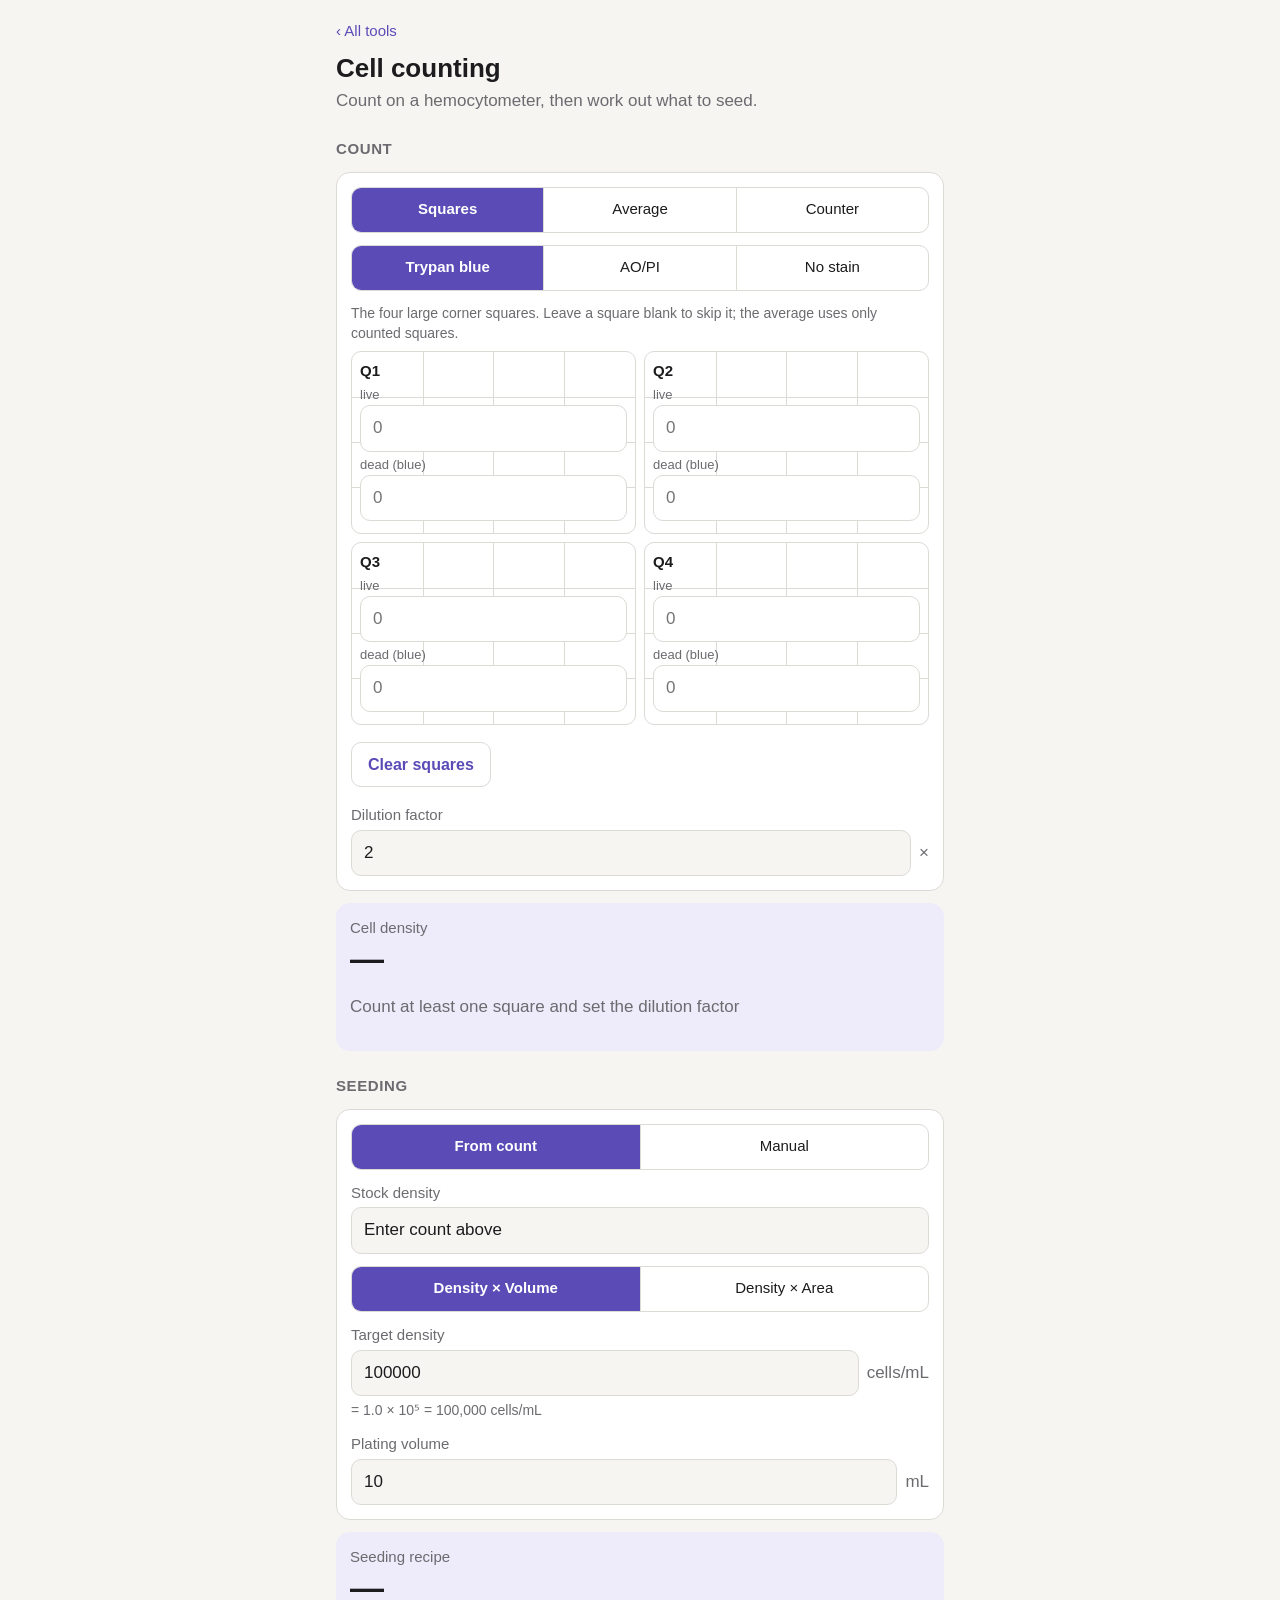
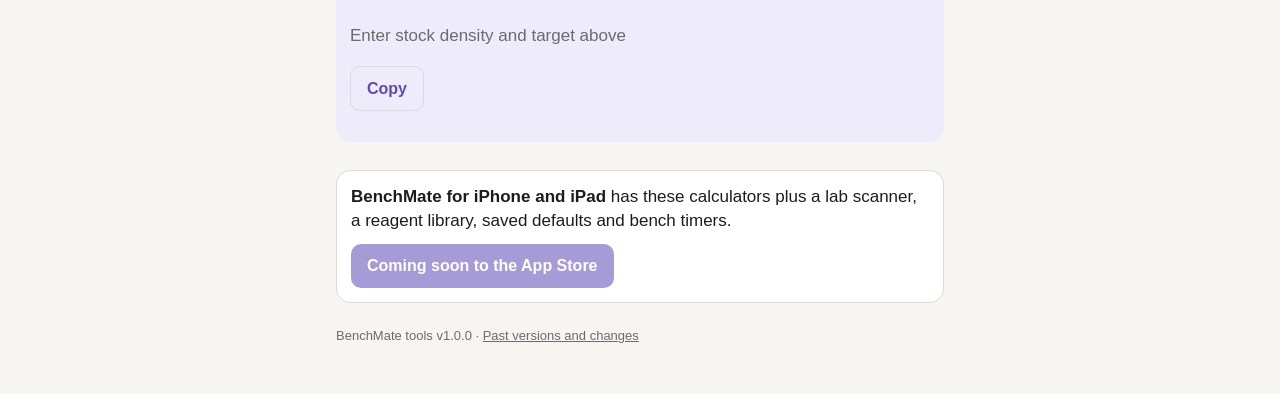
==== cell-counting/index.html @ 79e1d371 "BenchMate tools 1.0.0: nine lab calculators as static pages Moved from jwreda/BenchMate web/ (PR #1)" ====
<!doctype html>
<html lang="en">
<head>
<meta charset="utf-8">
<meta name="viewport" content="width=device-width, initial-scale=1">
<title>Cell counting · BenchMate</title>
<meta name="description" content="Hemocytometer counts to cells/mL with viability, then the stock and media volumes to seed a target density or cells/cm² into wells and flasks.">
<link rel="stylesheet" href="../assets/bench.css">
<style>
  [hidden] { display: none !important; }
  .grid { display: grid; grid-template-columns: 1fr 1fr; gap: 8px; margin: 0 0 8px; }
  .quad { border: 1px solid var(--line); border-radius: 10px; padding: 8px; background:
    linear-gradient(var(--line), var(--line)) 25% 0 / 1px 100% no-repeat,
    linear-gradient(var(--line), var(--line)) 50% 0 / 1px 100% no-repeat,
    linear-gradient(var(--line), var(--line)) 75% 0 / 1px 100% no-repeat,
    linear-gradient(var(--line), var(--line)) 0 25% / 100% 1px no-repeat,
    linear-gradient(var(--line), var(--line)) 0 50% / 100% 1px no-repeat,
    linear-gradient(var(--line), var(--line)) 0 75% / 100% 1px no-repeat; }
  .quad strong { display: block; font-size: 15px; margin-bottom: 4px; }
  .quad label { display: block; font-size: 13px; color: var(--muted); }
  .quad input { margin-bottom: 4px; background: var(--card); }
  .unit { align-self: center; color: var(--muted); }
  .stock { display: flex; justify-content: space-between; gap: 12px; padding: 10px 12px; border: 1px solid var(--line); border-radius: 10px; background: var(--bg); }
</style>
</head>
<body>
<main>
  <header class="top"><a href="../index.html">‹ All tools</a></header>
  <h1>Cell counting</h1>
  <p class="lede">Count on a hemocytometer, then work out what to seed.</p>

  <form id="form" autocomplete="off">
    <h2>Count</h2>
    <div class="card">
      <div class="segments" role="radiogroup" aria-label="Count entry mode">
        <label><input type="radio" name="mode" value="squares" id="mode-squares" checked>Squares</label>
        <label><input type="radio" name="mode" value="average" id="mode-average">Average</label>
        <label><input type="radio" name="mode" value="counter" id="mode-counter">Counter</label>
      </div>
      <div class="segments" role="radiogroup" aria-label="Stain">
        <label><input type="radio" name="stain" value="trypanBlue" id="stain-trypanBlue" checked>Trypan blue</label>
        <label><input type="radio" name="stain" value="aoPI" id="stain-aoPI">AO/PI</label>
        <label><input type="radio" name="stain" value="unstained" id="stain-unstained">No stain</label>
      </div>

      <div id="panel-squares">
        <p class="hint" style="margin:0 0 8px">The four large corner squares. Leave a square blank to skip it; the average uses only counted squares.</p>
        <div class="grid">
          <div class="quad"><strong>Q1</strong><label for="q1-live" data-live>live</label><input id="q1-live" inputmode="numeric" placeholder="0"><label for="q1-dead" data-dead>dead (blue)</label><input id="q1-dead" inputmode="numeric" placeholder="0"></div>
          <div class="quad"><strong>Q2</strong><label for="q2-live" data-live>live</label><input id="q2-live" inputmode="numeric" placeholder="0"><label for="q2-dead" data-dead>dead (blue)</label><input id="q2-dead" inputmode="numeric" placeholder="0"></div>
          <div class="quad"><strong>Q3</strong><label for="q3-live" data-live>live</label><input id="q3-live" inputmode="numeric" placeholder="0"><label for="q3-dead" data-dead>dead (blue)</label><input id="q3-dead" inputmode="numeric" placeholder="0"></div>
          <div class="quad"><strong>Q4</strong><label for="q4-live" data-live>live</label><input id="q4-live" inputmode="numeric" placeholder="0"><label for="q4-dead" data-dead>dead (blue)</label><input id="q4-dead" inputmode="numeric" placeholder="0"></div>
        </div>
        <p><button type="button" class="secondary" id="clear-squares">Clear squares</button></p>
      </div>

      <div id="panel-average" hidden>
        <div class="field">
          <label for="average">Average count per square (live + dead)</label>
          <input id="average" inputmode="decimal" placeholder="e.g. 24" value="100">
          <p class="hint">Total cells per large square. With a viability below, it is split into live and dead and seeding uses the live part.</p>
        </div>
      </div>

      <div id="panel-counter" hidden>
        <div class="field">
          <label for="counter">Live cells</label>
          <div class="row"><input id="counter" data-sci data-sci-unit="cells/mL" inputmode="decimal" placeholder="e.g. 2400000"><span class="unit">cells/mL</span></div>
        </div>
      </div>

      <div class="field" id="viability-field" hidden>
        <label for="viability" id="viability-label">Viability (optional)</label>
        <div class="row"><input id="viability" inputmode="decimal" placeholder="e.g. 92"><span class="unit">%</span></div>
      </div>

      <div class="field" id="dilution-field">
        <label for="dilution">Dilution factor</label>
        <div class="row"><input id="dilution" inputmode="decimal" placeholder="e.g. 2" value="2"><span class="unit">×</span></div>
      </div>
    </div>

    <section class="result" aria-live="polite">
      <div class="caption" id="d-eyebrow">Cell density</div>
      <div class="hero" id="d-hero">—</div>
      <div id="d-body"></div>
      <div id="d-warnings"></div>
    </section>

    <h2>Seeding</h2>
    <div class="card">
      <div class="segments" role="radiogroup" aria-label="Stock density source">
        <label><input type="radio" name="source" value="measured" id="source-measured" checked>From count</label>
        <label><input type="radio" name="source" value="manual" id="source-manual">Manual</label>
      </div>
      <div class="field" id="stock-measured">
        <div class="label">Stock density</div>
        <div class="stock"><span id="stock-text">Enter count above</span><span class="hint" id="stock-grouped" style="margin:0"></span></div>
      </div>
      <div class="field" id="stock-manual" hidden>
        <label for="manual-stock">Stock density</label>
        <div class="row"><input id="manual-stock" data-sci data-sci-unit="cells/mL" inputmode="decimal" placeholder="e.g. 2000000"><span class="unit">cells/mL</span></div>
      </div>

      <div class="segments" role="radiogroup" aria-label="Seeding target type">
        <label><input type="radio" name="target" value="densityVolume" id="target-densityVolume" checked>Density × Volume</label>
        <label><input type="radio" name="target" value="densityArea" id="target-densityArea">Density × Area</label>
      </div>
      <div class="field" id="target-vol-field">
        <label for="target-density">Target density</label>
        <div class="row"><input id="target-density" data-sci data-sci-unit="cells/mL" inputmode="decimal" placeholder="e.g. 100000" value="100000"><span class="unit">cells/mL</span></div>
      </div>
      <div id="target-area-fields" hidden>
        <div class="field">
          <label for="target-cm2">Target density</label>
          <div class="row"><input id="target-cm2" data-sci data-sci-unit="cells/cm²" inputmode="decimal" placeholder="e.g. 20000"><span class="unit">cells/cm²</span></div>
        </div>
        <div class="field">
          <label for="vessel">Vessel</label>
          <select id="vessel" aria-label="Growth vessel"></select>
        </div>
        <div class="field">
          <label for="vessel-count" id="vessel-count-label">Number of wells</label>
          <input id="vessel-count" inputmode="numeric" placeholder="e.g. 6" value="1">
        </div>
      </div>
      <div class="field">
        <label for="volume" id="volume-label">Plating volume</label>
        <div class="row"><input id="volume" inputmode="decimal" placeholder="e.g. 10" value="10"><span class="unit">mL</span></div>
      </div>
    </div>

    <section class="result" aria-live="polite">
      <div class="caption">Seeding recipe</div>
      <div class="hero" id="s-hero">—</div>
      <div id="s-body"></div>
      <div id="s-warnings"></div>
      <p><button type="button" class="secondary" id="copy">Copy</button></p>
    </section>
  </form>

  <div class="promo" data-app-promo></div>
</main>
<script src="../assets/bench.js"></script>
<script src="engine.js"></script>
<script>
(function () {
  "use strict";
  var ui = BM.ui, C = BM.cellCounting, $ = ui.$;
  var form = $("#form");
  function val(id) { return $("#" + id).value; }
  function radio(name) { return $("input[name=" + name + "]:checked").value; }

  $("#vessel").innerHTML = C.VESSELS.map(function (v) {
    return '<option value="' + v.id + '">' + v.label + " (" + C.formatArea(v.areaCm2) + " cm²)</option>";
  }).join("");

  ui.persist(form, "cell-counting");
  var lastStain = radio("stain");   // after persist, so a restored stain isn't treated as a change

  function state() {
    var squares = [1, 2, 3, 4].map(function (i) { return { live: val("q" + i + "-live"), dead: val("q" + i + "-dead") }; });
    return {
      mode: radio("mode"), stain: radio("stain"), squares: squares,
      average: val("average"), viability: val("viability"), counter: val("counter"), dilution: val("dilution"),
      source: radio("source"), manualStock: val("manual-stock"), targetMode: radio("target"),
      targetDensity: val("target-density"), targetPerCm2: val("target-cm2"), vessel: val("vessel"),
      volume: val("volume"), vesselCount: val("vessel-count")
    };
  }

  var copyText = "";
  function render() {
    // The stain sets the dilution factor unless one of your own is typed.
    var stain = radio("stain");
    if (stain !== lastStain) {
      $("#dilution").value = C.factorTextAfterStainChange(lastStain, stain, val("dilution"));
      lastStain = stain;
      form.dispatchEvent(new Event("input", { bubbles: true }));   // so the new factor is saved too
    }
    var s = state(), mode = s.mode, st = C.STAINS[s.stain];
    $("#panel-squares").hidden = mode !== "squares";
    $("#panel-average").hidden = mode !== "average";
    $("#panel-counter").hidden = mode !== "counter";
    $("#viability-field").hidden = mode === "squares";
    $("#dilution-field").hidden = mode === "counter";
    $("#viability-label").textContent = mode === "counter" ? "Viability" : "Viability (optional)";
    [1, 2, 3, 4].forEach(function (i) {
      $("label[for=q" + i + "-live]").textContent = st.liveWord;
      $("label[for=q" + i + "-dead]").textContent = st.deadWord;
    });
    $("#clear-squares").disabled = !s.squares.some(function (q) { return q.live.trim() || q.dead.trim(); });

    var area = s.targetMode === "densityArea", v = C.vessel(s.vessel);
    $("#stock-measured").hidden = s.source !== "measured";
    $("#stock-manual").hidden = s.source !== "manual";
    $("#target-vol-field").hidden = area;
    $("#target-area-fields").hidden = !area;
    $("#vessel-count-label").textContent = "Number of " + v.noun + "s";
    $("#volume-label").textContent = area ? "Volume per " + v.noun : "Plating volume";

    var r = C.compute(s);
    var sum = r.count.summary;
    $("#d-eyebrow").textContent = sum && sum.viability != null ? "Viable cell density" : "Cell density";
    $("#d-hero").innerHTML = sum ? ui.esc(BM.format.scientific(sum.viableDensity)) + " <small>cells/mL</small>" : "—";
    var lines = C.densityLines(s, r.count);
    if (!sum && !r.count.viabilityInvalid) {
      lines = [{ squares: "Count at least one square and set the dilution factor", average: "Enter count and dilution factor", counter: "Enter the counter's live density" }[mode]];
      $("#d-body").innerHTML = '<p class="empty">' + ui.esc(lines[0]) + "</p>";
    } else {
      $("#d-body").innerHTML = lines.length ? '<p class="hint">' + lines.map(ui.esc).join("<br>") + "</p>" : "";
    }
    ui.warnings($("#d-warnings"), r.densityWarnings);

    var measured = sum ? sum.viableDensity : null;
    $("#stock-text").textContent = measured != null ? BM.format.scientific(measured) + " cells/mL" : "Enter count above";
    $("#stock-grouped").textContent = measured != null ? BM.format.grouped(measured) : "";

    var res = r.seeding.result;
    if (res && res.ok) {
      var p = res.plan, stock = C.volumeMLParts(p.stockVolume);
      $("#s-hero").innerHTML = ui.esc(stock.value) + " <small>" + ui.esc(stock.unit) + " stock</small>";
      var b = ["+ " + C.volumeML(p.mediaVolume) + " media → " + C.volumeML(p.stockVolume + p.mediaVolume) + " total, " + BM.format.scientific(p.cellsNeeded) + " cells"];
      var split = C.vesselSplitText(s, p, r.seeding.vesselsSeeded);
      if (split) b.push(split);
      $("#s-body").innerHTML = '<p class="hint">' + b.map(ui.esc).join("<br>") + "</p>";
    } else {
      $("#s-hero").textContent = "—";
      var msg = res ? "" : (area && r.seeding.vesselsSeeded == null
        ? "Enter how many " + v.noun + "s, as a whole number"
        : "Enter stock density and target above");
      $("#s-body").innerHTML = msg ? '<p class="empty">' + ui.esc(msg) + "</p>" : "";
    }
    ui.warnings($("#s-warnings"), r.seedingWarnings);
    copyText = r.copyText;
    $("#copy").disabled = !copyText;
  }

  $("#clear-squares").addEventListener("click", function () {
    [1, 2, 3, 4].forEach(function (i) { $("#q" + i + "-live").value = ""; $("#q" + i + "-dead").value = ""; });
    form.dispatchEvent(new Event("input", { bubbles: true }));
  });
  ui.copyButton($("#copy"), function () { return copyText; });
  ui.live(form, render);
})();
</script>
</body>
</html>
---- assets/bench.css ----
/* BenchMate web — one stylesheet for every tool. Phone first; plain HTML elements. */
:root {
  --bg: #f6f5f2;
  --card: #ffffff;
  --text: #1c1c1e;
  --muted: #6b6b70;
  --line: #dcdad5;
  --accent: #5b4bb7;
  --accent-text: #ffffff;
  --warn-bg: #fff4d6;
  --warn-text: #6b4a00;
  --error-bg: #fde3e1;
  --error-text: #8a1c12;
  --result-bg: #eeebfa;
  color-scheme: light dark;
}
@media (prefers-color-scheme: dark) {
  :root {
    --bg: #141416;
    --card: #1f1f22;
    --text: #f2f2f4;
    --muted: #a0a0a8;
    --line: #36363b;
    --accent: #a99cf0;
    --accent-text: #141416;
    --warn-bg: #3a2f10;
    --warn-text: #ffd98a;
    --error-bg: #3d1714;
    --error-text: #ffb4ab;
    --result-bg: #29253d;
  }
}

* { box-sizing: border-box; }
[hidden] { display: none !important; }
.card:has(> div:only-child:empty) { display: none; }
html { -webkit-text-size-adjust: 100%; }
body {
  margin: 0;
  background: var(--bg);
  color: var(--text);
  font: 17px/1.45 -apple-system, BlinkMacSystemFont, "Segoe UI", Roboto, Helvetica, Arial, sans-serif;
}
main { max-width: 640px; margin: 0 auto; padding: 12px 16px 48px; }

header.top { display: flex; align-items: baseline; gap: 12px; padding: 8px 0 4px; }
header.top a { color: var(--accent); text-decoration: none; font-size: 15px; }
h1 { font-size: 26px; margin: 4px 0 2px; }
h2 { font-size: 15px; text-transform: uppercase; letter-spacing: .04em; color: var(--muted); margin: 24px 0 8px; font-weight: 600; }
p.lede { color: var(--muted); margin: 0 0 12px; }

.card { background: var(--card); border: 1px solid var(--line); border-radius: 14px; padding: 14px; margin: 12px 0; }
.card > :first-child { margin-top: 0; }
.card > :last-child { margin-bottom: 0; }

/* A labelled row: label on top, then the number input and its unit picker side by side. */
.field { margin: 0 0 12px; }
.field > label, .field > .label { display: block; font-size: 15px; color: var(--muted); margin-bottom: 4px; }
.row { display: flex; gap: 8px; align-items: stretch; }
.row > input { flex: 1 1 auto; min-width: 0; }
.row > select { flex: 0 0 auto; }

input[type="text"], input[type="number"], input:not([type]), select, textarea {
  font: inherit;
  color: var(--text);
  background: var(--bg);
  border: 1px solid var(--line);
  border-radius: 10px;
  padding: 10px 12px;
  min-height: 44px;
  width: 100%;
}
.row > select { width: auto; }
input:focus, select:focus, textarea:focus { outline: 2px solid var(--accent); outline-offset: 1px; }
input.solved { background: var(--result-bg); font-weight: 600; }
input[readonly] { cursor: default; }

/* Segmented choice built from radio buttons. */
.segments { display: flex; border: 1px solid var(--line); border-radius: 10px; overflow: hidden; margin: 0 0 12px; }
.segments label { flex: 1; text-align: center; padding: 10px 6px; min-height: 44px; cursor: pointer; font-size: 15px; border-left: 1px solid var(--line); }
.segments label:first-child { border-left: 0; }
.segments input { position: absolute; opacity: 0; pointer-events: none; }
.segments label:has(input:checked) { background: var(--accent); color: var(--accent-text); font-weight: 600; }
.segments label:has(input:focus-visible) { outline: 2px solid var(--accent); outline-offset: -3px; }

label.check { display: flex; gap: 10px; align-items: center; min-height: 44px; }
label.check input { width: 22px; height: 22px; }

button, .button {
  font: inherit; font-size: 16px; font-weight: 600;
  display: inline-block; text-align: center; text-decoration: none;
  background: var(--accent); color: var(--accent-text);
  border: 0; border-radius: 10px; padding: 10px 16px; min-height: 44px; cursor: pointer;
}
button.secondary { background: transparent; color: var(--accent); border: 1px solid var(--line); }
.button.disabled { opacity: .55; cursor: default; }

/* The answer. */
.result { background: var(--result-bg); border-radius: 14px; padding: 14px; margin: 12px 0; }
.result .hero { font-size: 34px; font-weight: 700; line-height: 1.15; font-variant-numeric: tabular-nums; }
.result .hero small { font-size: 20px; font-weight: 600; color: var(--muted); }
.result .caption { color: var(--muted); font-size: 15px; }
.result .empty { color: var(--muted); }

table.recipe { width: 100%; border-collapse: collapse; font-variant-numeric: tabular-nums; }
table.recipe th, table.recipe td { text-align: left; padding: 8px 4px; border-bottom: 1px solid var(--line); vertical-align: top; }
table.recipe td.num, table.recipe th.num { text-align: right; white-space: nowrap; }
table.recipe tr:last-child td { border-bottom: 0; }
.scroll-x { overflow-x: auto; }

.note { border-radius: 10px; padding: 10px 12px; margin: 8px 0; font-size: 15px; }
.note.warn { background: var(--warn-bg); color: var(--warn-text); }
.note.error { background: var(--error-bg); color: var(--error-text); }
.sci-preview { color: var(--muted); font-size: 14px; margin: 4px 0 0; font-variant-numeric: tabular-nums; }
.sci-preview.bad { color: var(--error-text); }
.hint { color: var(--muted); font-size: 14px; margin: 4px 0 0; }

details { margin: 12px 0; }
summary { cursor: pointer; color: var(--accent); min-height: 32px; }

/* Home list. */
ul.tools { list-style: none; padding: 0; margin: 0; }
ul.tools li { margin: 0 0 8px; }
ul.tools a { display: block; background: var(--card); border: 1px solid var(--line); border-radius: 14px; padding: 12px 14px; color: var(--text); text-decoration: none; }
ul.tools a strong { display: block; font-size: 18px; }
ul.tools a span { color: var(--muted); font-size: 15px; }

.promo { background: var(--card); border: 1px solid var(--line); border-radius: 14px; padding: 14px; margin: 28px 0 12px; }
.promo p { margin: 0 0 10px; }
footer { color: var(--muted); font-size: 13px; margin-top: 16px; }
footer a { color: var(--muted); }
footer.version { margin-top: 24px; }
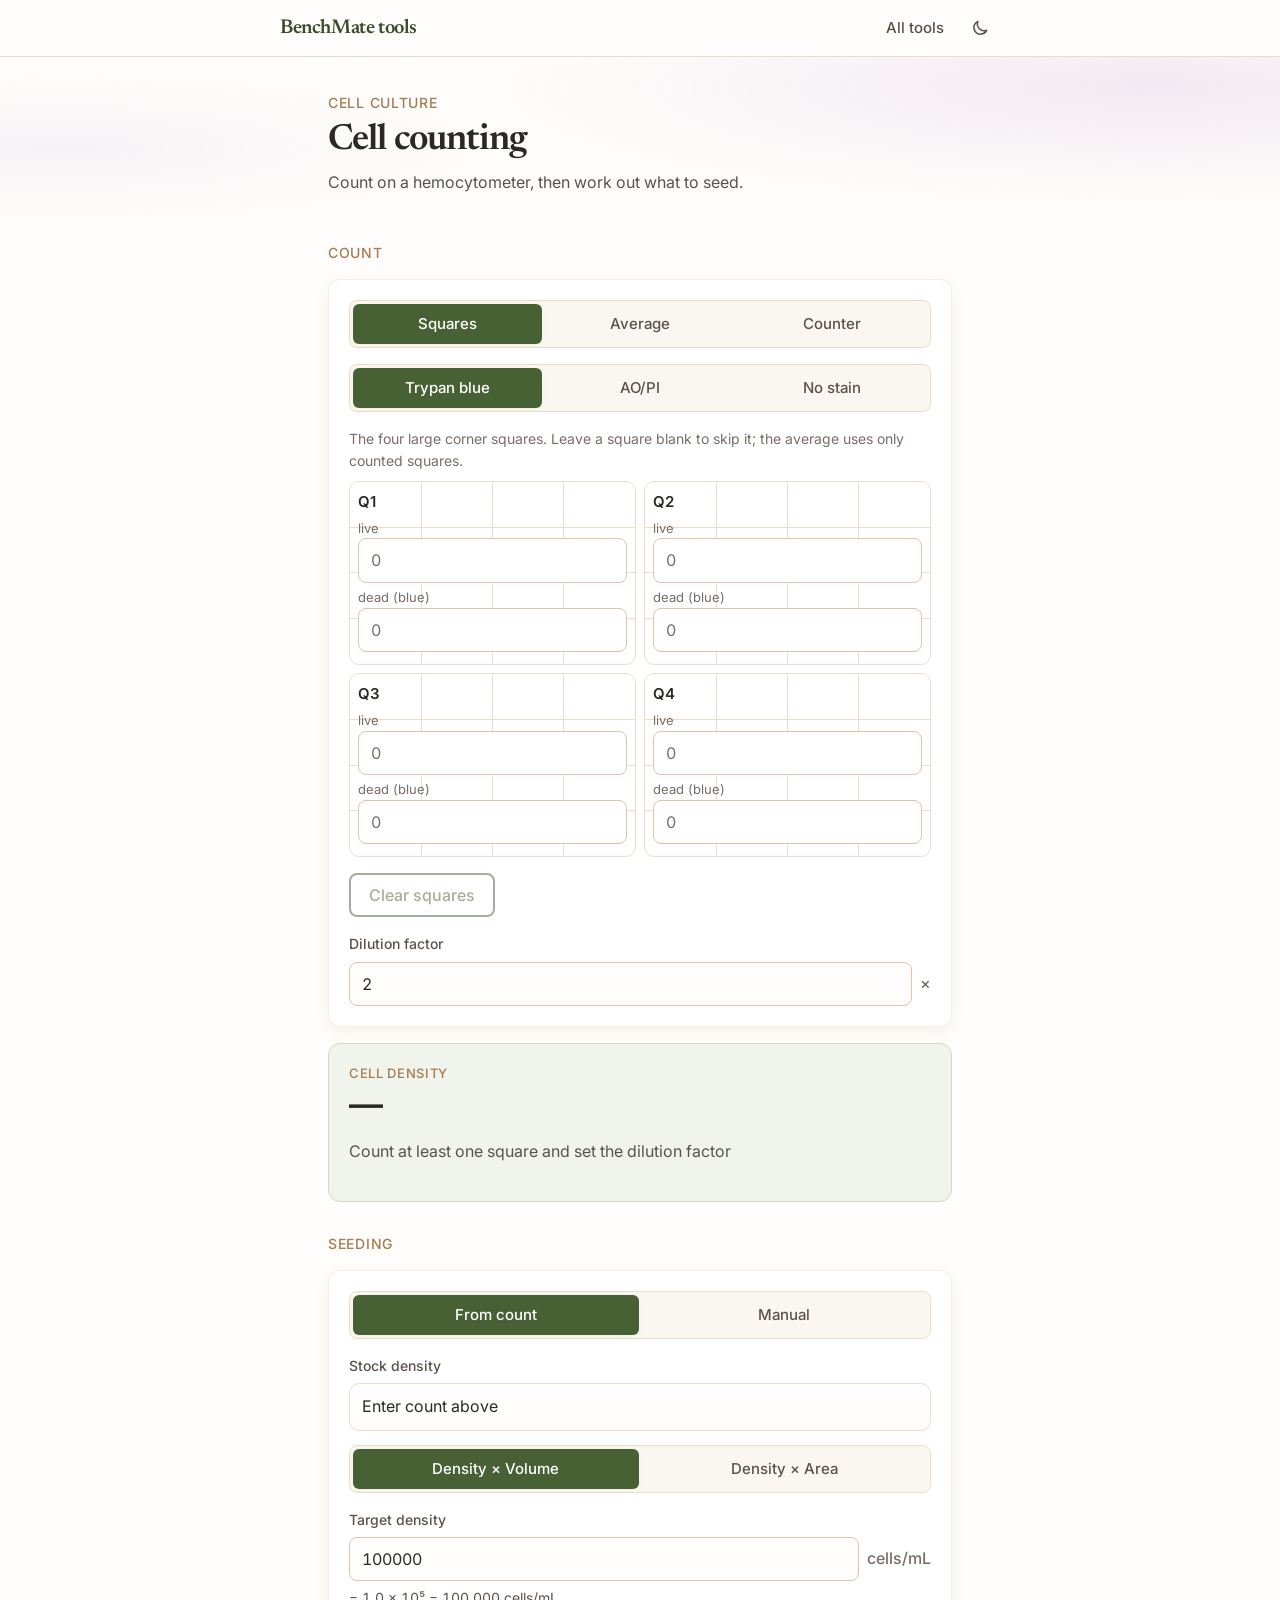
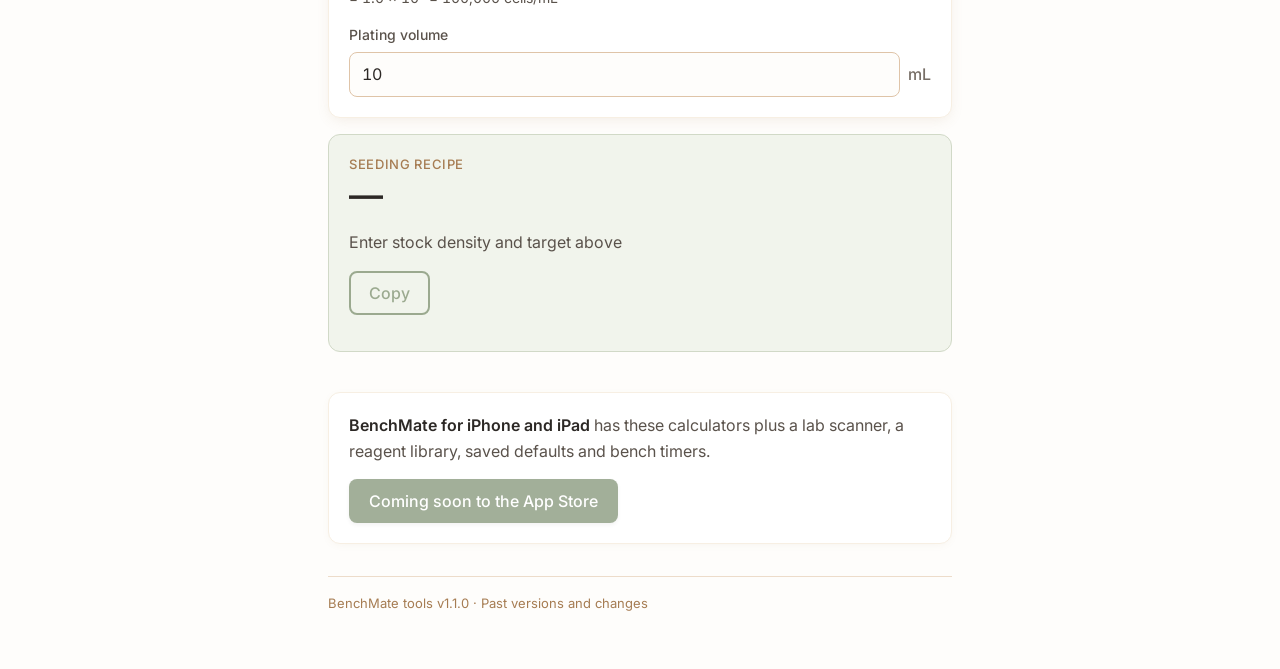
==== commit 1db4ee1f: "Restyle to match joereda.phd: warm paper, green actions, caramel labels Newsreader and Inter, role t" ====
--- a/cell-counting/index.html
+++ b/cell-counting/index.html
@@ -5,29 +5,49 @@
 <meta name="viewport" content="width=device-width, initial-scale=1">
 <title>Cell counting · BenchMate</title>
 <meta name="description" content="Hemocytometer counts to cells/mL with viability, then the stock and media volumes to seed a target density or cells/cm² into wells and flasks.">
+<link rel="preconnect" href="https://fonts.googleapis.com">
+<link rel="preconnect" href="https://fonts.gstatic.com" crossorigin>
+<link rel="stylesheet" href="https://fonts.googleapis.com/css2?family=Newsreader:ital,opsz,wght@0,6..72,400;0,6..72,500;0,6..72,600;1,6..72,400&family=Inter:wght@400;500;600;700&display=swap">
+<script>
+  // Before first paint: a saved light/dark choice (none = follow the system), and reveals on.
+  document.documentElement.classList.add("js");
+  try { var t = localStorage.getItem("theme"); if (t) document.documentElement.dataset.theme = t; } catch (e) {}
+</script>
 <link rel="stylesheet" href="../assets/bench.css">
 <style>
   [hidden] { display: none !important; }
   .grid { display: grid; grid-template-columns: 1fr 1fr; gap: 8px; margin: 0 0 8px; }
-  .quad { border: 1px solid var(--line); border-radius: 10px; padding: 8px; background:
-    linear-gradient(var(--line), var(--line)) 25% 0 / 1px 100% no-repeat,
-    linear-gradient(var(--line), var(--line)) 50% 0 / 1px 100% no-repeat,
-    linear-gradient(var(--line), var(--line)) 75% 0 / 1px 100% no-repeat,
-    linear-gradient(var(--line), var(--line)) 0 25% / 100% 1px no-repeat,
-    linear-gradient(var(--line), var(--line)) 0 50% / 100% 1px no-repeat,
-    linear-gradient(var(--line), var(--line)) 0 75% / 100% 1px no-repeat; }
+  .quad { border: 1px solid var(--border-strong); border-radius: 10px; padding: 8px; background:
+    linear-gradient(var(--border-strong), var(--border-strong)) 25% 0 / 1px 100% no-repeat,
+    linear-gradient(var(--border-strong), var(--border-strong)) 50% 0 / 1px 100% no-repeat,
+    linear-gradient(var(--border-strong), var(--border-strong)) 75% 0 / 1px 100% no-repeat,
+    linear-gradient(var(--border-strong), var(--border-strong)) 0 25% / 100% 1px no-repeat,
+    linear-gradient(var(--border-strong), var(--border-strong)) 0 50% / 100% 1px no-repeat,
+    linear-gradient(var(--border-strong), var(--border-strong)) 0 75% / 100% 1px no-repeat; }
   .quad strong { display: block; font-size: 15px; margin-bottom: 4px; }
-  .quad label { display: block; font-size: 13px; color: var(--muted); }
-  .quad input { margin-bottom: 4px; background: var(--card); }
-  .unit { align-self: center; color: var(--muted); }
-  .stock { display: flex; justify-content: space-between; gap: 12px; padding: 10px 12px; border: 1px solid var(--line); border-radius: 10px; background: var(--bg); }
+  .quad label { display: block; font-size: 13px; color: var(--text-3); }
+  .quad input { margin-bottom: 4px; background: var(--surface); }
+  .unit { align-self: center; color: var(--text-3); }
+  .stock { display: flex; justify-content: space-between; gap: 12px; padding: 10px 12px; border: 1px solid var(--border-strong); border-radius: 10px; background: var(--bg); }
 </style>
 </head>
 <body>
+<header class="topbar">
+  <div class="inner">
+    <a class="wordmark" href="../index.html">BenchMate tools</a>
+    <a class="back" href="../index.html">All tools</a>
+    <button type="button" class="theme-toggle" data-theme-toggle aria-label="Switch theme">
+      <svg class="moon" viewBox="0 0 24 24" fill="none" stroke="currentColor" stroke-width="1.8" stroke-linecap="round" stroke-linejoin="round" aria-hidden="true"><path d="M20 14.5A8 8 0 0 1 9.5 4a8 8 0 1 0 10.5 10.5z"/></svg>
+      <svg class="sun" viewBox="0 0 24 24" fill="none" stroke="currentColor" stroke-width="1.8" stroke-linecap="round" aria-hidden="true"><circle cx="12" cy="12" r="4"/><path d="M12 2.5v2M12 19.5v2M2.5 12h2M19.5 12h2M5.3 5.3l1.4 1.4M17.3 17.3l1.4 1.4M5.3 18.7l1.4-1.4M17.3 6.7l1.4-1.4"/></svg>
+    </button>
+  </div>
+</header>
 <main>
-  <header class="top"><a href="../index.html">‹ All tools</a></header>
-  <h1>Cell counting</h1>
-  <p class="lede">Count on a hemocytometer, then work out what to seed.</p>
+  <div class="page-head">
+    <p class="eyebrow">Cell culture</p>
+    <h1>Cell counting</h1>
+    <p class="lede">Count on a hemocytometer, then work out what to seed.</p>
+  </div>
 
   <form id="form" autocomplete="off">
     <h2>Count</h2>
--- a/assets/bench.css
+++ b/assets/bench.css
@@ -1,36 +1,156 @@
-/* BenchMate web — one stylesheet for every tool. Phone first; plain HTML elements. */
+/* BenchMate web — one stylesheet for every tool. Phone first; plain HTML elements.
+   Look and feel follow the joereda.phd style guide (docs/style-guide.md): warm paper,
+   forest green for actions, caramel for labels, wisteria only for hover glass and the
+   page wash. Build with the role tokens (--bg, --surface, --text, ...), not raw shades. */
+
+/* ===================================================================== tokens */
 :root {
-  --bg: #f6f5f2;
-  --card: #ffffff;
-  --text: #1c1c1e;
-  --muted: #6b6b70;
-  --line: #dcdad5;
-  --accent: #5b4bb7;
-  --accent-text: #ffffff;
-  --warn-bg: #fff4d6;
-  --warn-text: #6b4a00;
-  --error-bg: #fde3e1;
-  --error-text: #8a1c12;
-  --result-bg: #eeebfa;
-  color-scheme: light dark;
-}
+  --font-serif: "Newsreader", Georgia, serif;
+  --font-sans: "Inter", system-ui, -apple-system, "Segoe UI", sans-serif;
+
+  /* Raw palette: forest green (primary) */
+  --green-50: #f6f7f4;  --green-100: #e8ebe3; --green-200: #d1d9c7;
+  --green-300: #a8b896; --green-400: #7d9465; --green-500: #5c7a45;
+  --green-600: #476135; --green-700: #384d2a; --green-800: #2d3d23;
+  --green-900: #1f2a18;
+  /* Caramel (accent: labels, hairlines, shadows) */
+  --caramel-50: #fdfaf6;  --caramel-100: #f7efe3; --caramel-200: #eddcca;
+  --caramel-300: #dfc4a8; --caramel-400: #c9a47a; --caramel-500: #a67c52;
+  --caramel-600: #8b6342; --caramel-700: #6f4d34; --caramel-800: #553b28;
+  --caramel-900: #3d2a1d;
+  /* Warm neutrals (paper and ink) */
+  --warm-50: #fefdfb;  --warm-100: #faf7f2; --warm-200: #f5f0e8;
+  --warm-300: #d4ccc2; --warm-400: #9c9287; --warm-500: #776e66;
+  --warm-600: #5a524b; --warm-700: #3d3835; --warm-800: #2c2825;
+  --warm-900: #1f1c1a;
+  /* Wisteria (signature, special moments only) */
+  --wisteria-50: #f9f4fb;  --wisteria-100: #eee2f4; --wisteria-200: #e0c8e9;
+  --wisteria-300: #cba3db; --wisteria-400: #b48bc7; --wisteria-500: #9666b0;
+  --wisteria-600: #7a4f93; --wisteria-700: #613c76; --wisteria-800: #482b58;
+  --wisteria-900: #301c3b;
+  /* Pastel category colours: pastel + deep ink partner */
+  --celery: #A4D062;   --celery-deep: #587a2a;
+  --porsche: #E2AD64;  --porsche-deep: #9a641f;
+  --wewak: #EA98B3;    --wewak-deep: #a8405f;
+  --wisteria: #CBA3DB; --wisteria-deep: #7a4f93;
+  --sky: #7eb3d4;      --sky-deep: #4a7c9b;
+
+  /* Roles: light */
+  --bg: var(--warm-50);
+  --bg-subtle: var(--warm-100);
+  --surface: #ffffff;
+  --text: var(--warm-800);
+  --text-2: var(--warm-600);
+  --text-3: var(--warm-500);
+  --border: var(--caramel-100);
+  --border-strong: var(--caramel-200);
+  --link: var(--green-600);
+  --brand: var(--green-700);
+  --btn-bg: var(--green-600);
+  --btn-bg-hover: var(--green-700);
+  --btn-text: #ffffff;
+  --btn-outline: var(--green-600);
+  --label: var(--caramel-500);
+  --badge-bg: var(--caramel-50);
+  --nav-bg: rgb(254 253 251 / 0.95);
+  --focus: var(--green-500);
+  --tag-ink-mix: 0%;
+  --tag-fill: 22%;
+  --tag-edge: 70%;
+  --tag-on-solid: #ffffff;
+  /* Tool roles (not in the site, derived from it) */
+  --field-bg: var(--warm-50);
+  --field-border: var(--caramel-300);  /* form fields need a visible edge */
+  --unit: var(--caramel-600);          /* units next to inputs: caramel, but readable */
+  --result-bg: #f1f4ec;                /* the answer: solid, faintly green (between green-50 and -100) */
+  --result-edge: var(--green-200);
+  --solved-bg: var(--green-100);
+  --warn-ink: var(--porsche-deep);
+  --warn-bg: color-mix(in srgb, var(--porsche) 18%, transparent);
+  --error-ink: var(--wewak-deep);
+  --error-bg: color-mix(in srgb, var(--wewak) 18%, transparent);
+
+  /* Glass (hover only; never behind numbers) */
+  --glass-hover-bg: linear-gradient(135deg,
+      rgb(238 226 244 / 0.7) 0%, rgb(255 255 255 / 0.85) 50%, rgb(238 226 244 / 0.7) 100%);
+  --glass-hover-edge: var(--wisteria-200);
+  --glass-hover-shadow: 0 8px 24px -4px rgb(122 79 147 / 0.12), inset 0 1px 0 rgb(255 255 255 / 0.5);
+  --hover-ink: var(--wisteria-700);
+  --btn-hover-shadow: 0 4px 16px rgb(92 122 69 / 0.3), 0 6px 28px -6px rgb(150 102 176 / 0.35), inset 0 1px 0 rgb(255 255 255 / 0.2);
+
+  /* Page wash behind the page header */
+  --wash: radial-gradient(ellipse 85% 80% at 90% 25%, hsl(285 35% 60% / 0.14) 0%, transparent 60%),
+          radial-gradient(ellipse 65% 60% at 5% 50%, hsl(285 35% 60% / 0.08) 0%, transparent 50%);
+
+  /* Shadows (warm, caramel-tinted) */
+  --shadow-sm: 0 2px 8px -2px rgb(166 124 82 / 0.08);
+  --shadow: 0 4px 14px -2px rgb(166 124 82 / 0.12);
+  --shadow-lg: 0 8px 24px -4px rgb(166 124 82 / 0.15);
+
+  /* Shape, space, motion */
+  --radius-sm: 4px;  --radius: 8px;  --radius-lg: 12px;  --radius-full: 9999px;
+  --gutter: clamp(16px, 5vw, 24px);
+  --ease-spring: cubic-bezier(0.34, 1.56, 0.64, 1);
+  --ease-soft: cubic-bezier(0.25, 0.46, 0.45, 0.94);
+  --dur-fast: 200ms;  --dur: 300ms;  --dur-reveal: 450ms;
+
+  color-scheme: light;
+}
+
+/* Dark roles. Written once for the system setting and once for the manual toggle;
+   keep the two blocks identical. */
 @media (prefers-color-scheme: dark) {
-  :root {
-    --bg: #141416;
-    --card: #1f1f22;
-    --text: #f2f2f4;
-    --muted: #a0a0a8;
-    --line: #36363b;
-    --accent: #a99cf0;
-    --accent-text: #141416;
-    --warn-bg: #3a2f10;
-    --warn-text: #ffd98a;
-    --error-bg: #3d1714;
-    --error-text: #ffb4ab;
-    --result-bg: #29253d;
+  :root:not([data-theme="light"]) {
+    --bg: var(--warm-900);  --bg-subtle: var(--warm-800);  --surface: var(--warm-800);
+    --text: var(--warm-100);  --text-2: var(--warm-300);  --text-3: var(--warm-400);
+    --border: var(--warm-700);  --border-strong: var(--warm-700);
+    --link: var(--green-400);  --brand: var(--green-400);
+    --btn-outline: var(--green-400);
+    --label: var(--caramel-400);  --badge-bg: var(--warm-700);
+    --nav-bg: rgb(31 28 26 / 0.95);  --focus: var(--green-400);
+    --tag-ink-mix: 100%;  --tag-fill: 14%;  --tag-edge: 55%;  --tag-on-solid: #1f1c1a;
+    --field-bg: var(--warm-900);  --field-border: var(--warm-600);  --unit: var(--caramel-400);
+    --result-bg: #252b1f;  --result-edge: var(--green-800);  --solved-bg: #2f3a26;
+    --warn-ink: var(--porsche);  --warn-bg: color-mix(in srgb, var(--porsche) 14%, transparent);
+    --error-ink: var(--wewak);  --error-bg: color-mix(in srgb, var(--wewak) 14%, transparent);
+    --glass-hover-bg: linear-gradient(135deg,
+        rgb(48 28 59 / 0.5) 0%, rgb(45 42 40 / 0.7) 50%, rgb(48 28 59 / 0.5) 100%);
+    --glass-hover-edge: var(--wisteria-700);
+    --glass-hover-shadow: 0 8px 24px -4px rgb(0 0 0 / 0.3), inset 0 1px 0 rgb(203 163 219 / 0.15);
+    --hover-ink: var(--wisteria-300);
+    --wash: radial-gradient(ellipse 85% 80% at 90% 25%, hsl(285 40% 45% / 0.20) 0%, transparent 60%),
+            radial-gradient(ellipse 65% 60% at 5% 50%, hsl(285 40% 45% / 0.12) 0%, transparent 50%);
+    --shadow-sm: 0 2px 8px -2px rgb(0 0 0 / 0.25);
+    --shadow: 0 4px 14px -2px rgb(0 0 0 / 0.3);
+    color-scheme: dark;
   }
 }
-
+:root[data-theme="dark"] {
+  --bg: var(--warm-900);  --bg-subtle: var(--warm-800);  --surface: var(--warm-800);
+  --text: var(--warm-100);  --text-2: var(--warm-300);  --text-3: var(--warm-400);
+  --border: var(--warm-700);  --border-strong: var(--warm-700);
+  --link: var(--green-400);  --brand: var(--green-400);
+  --btn-outline: var(--green-400);
+  --label: var(--caramel-400);  --badge-bg: var(--warm-700);
+  --nav-bg: rgb(31 28 26 / 0.95);  --focus: var(--green-400);
+  --tag-ink-mix: 100%;  --tag-fill: 14%;  --tag-edge: 55%;  --tag-on-solid: #1f1c1a;
+  --field-bg: var(--warm-900);  --field-border: var(--warm-600);  --unit: var(--caramel-400);
+  --result-bg: #252b1f;  --result-edge: var(--green-800);  --solved-bg: #2f3a26;
+  --warn-ink: var(--porsche);  --warn-bg: color-mix(in srgb, var(--porsche) 14%, transparent);
+  --error-ink: var(--wewak);  --error-bg: color-mix(in srgb, var(--wewak) 14%, transparent);
+  --glass-hover-bg: linear-gradient(135deg,
+      rgb(48 28 59 / 0.5) 0%, rgb(45 42 40 / 0.7) 50%, rgb(48 28 59 / 0.5) 100%);
+  --glass-hover-edge: var(--wisteria-700);
+  --glass-hover-shadow: 0 8px 24px -4px rgb(0 0 0 / 0.3), inset 0 1px 0 rgb(203 163 219 / 0.15);
+  --hover-ink: var(--wisteria-300);
+  --wash: radial-gradient(ellipse 85% 80% at 90% 25%, hsl(285 40% 45% / 0.20) 0%, transparent 60%),
+          radial-gradient(ellipse 65% 60% at 5% 50%, hsl(285 40% 45% / 0.12) 0%, transparent 50%);
+  --shadow-sm: 0 2px 8px -2px rgb(0 0 0 / 0.25);
+  --shadow: 0 4px 14px -2px rgb(0 0 0 / 0.3);
+  color-scheme: dark;
+}
+
+/* ===================================================================== base */
 * { box-sizing: border-box; }
 [hidden] { display: none !important; }
 .card:has(> div:only-child:empty) { display: none; }
@@ -39,94 +159,267 @@
   margin: 0;
   background: var(--bg);
   color: var(--text);
-  font: 17px/1.45 -apple-system, BlinkMacSystemFont, "Segoe UI", Roboto, Helvetica, Arial, sans-serif;
-}
-main { max-width: 640px; margin: 0 auto; padding: 12px 16px 48px; }
-
-header.top { display: flex; align-items: baseline; gap: 12px; padding: 8px 0 4px; }
-header.top a { color: var(--accent); text-decoration: none; font-size: 15px; }
-h1 { font-size: 26px; margin: 4px 0 2px; }
-h2 { font-size: 15px; text-transform: uppercase; letter-spacing: .04em; color: var(--muted); margin: 24px 0 8px; font-weight: 600; }
-p.lede { color: var(--muted); margin: 0 0 12px; }
-
-.card { background: var(--card); border: 1px solid var(--line); border-radius: 14px; padding: 14px; margin: 12px 0; }
+  font: 400 16px/1.6 var(--font-sans);
+  transition: background-color var(--dur-fast), color var(--dur-fast);
+}
+main { max-width: 42rem; margin: 0 auto; padding: 8px var(--gutter) 56px; }
+main.wide { max-width: 48rem; }
+
+h1, h2, h3, h4 { font-family: var(--font-serif); font-weight: 600; letter-spacing: -0.025em; line-height: 1.25; }
+h1 { font-size: 36px; margin: 4px 0 6px; color: var(--text); }
+/* Section titles: the caramel eyebrow label. */
+h2 { font: 500 14px/1.4 var(--font-sans); text-transform: uppercase; letter-spacing: .05em; color: var(--label); margin: 32px 0 12px; }
+h3 { font-size: 19px; }
+p.lede { color: var(--text-2); margin: 0 0 8px; max-width: 42rem; }
+strong { font-weight: 600; }
+code { background: var(--bg-subtle); border-radius: var(--radius-sm); padding: 0 4px; font-size: .92em; }
+
+a { color: var(--link); text-decoration: none; }
+/* Underline that draws in from the left on hover. */
+a:not(.button):not(.row-link):not(.wordmark) {
+  background-image: linear-gradient(currentColor, currentColor);
+  background-size: 0% 1px; background-position: 0 100%; background-repeat: no-repeat;
+  transition: background-size var(--dur) ease-out;
+}
+a:not(.button):not(.row-link):not(.wordmark):hover { background-size: 100% 1px; }
+:focus-visible { outline: 2px solid var(--focus); outline-offset: 2px; border-radius: 4px; }
+
+/* Eyebrow label (also used inline). */
+.eyebrow { font: 500 14px/1.4 var(--font-sans); text-transform: uppercase; letter-spacing: .05em; color: var(--label); margin: 0; }
+
+/* ===================================================================== top bar */
+.topbar {
+  position: sticky; top: 0; z-index: 50;
+  background: var(--nav-bg);
+  -webkit-backdrop-filter: blur(4px); backdrop-filter: blur(4px);
+  border-bottom: 1px solid var(--border-strong);
+}
+.topbar .inner {
+  max-width: 48rem; margin: 0 auto; padding: 0 var(--gutter);
+  display: flex; align-items: center; gap: 16px; min-height: 56px;
+}
+.wordmark { font: 600 20px/1 var(--font-serif); letter-spacing: -0.02em; color: var(--brand); margin-right: auto; }
+.topbar .back { font-size: 15px; font-weight: 500; color: var(--text-2); }
+.topbar .back:hover { color: var(--link); }
+.theme-toggle {
+  display: inline-grid; place-items: center;
+  width: 40px; height: 40px; min-height: 0; padding: 0;
+  background: transparent; color: var(--text-2);
+  border: 0; border-radius: var(--radius); box-shadow: none;
+  transition: background-color var(--dur-fast), color var(--dur-fast);
+}
+.theme-toggle svg { width: 20px; height: 20px; }
+.theme-toggle .sun { display: none; }
+:root[data-theme="dark"] .theme-toggle .sun { display: block; }
+:root[data-theme="dark"] .theme-toggle .moon { display: none; }
+@media (prefers-color-scheme: dark) {
+  :root:not([data-theme="light"]) .theme-toggle .sun { display: block; }
+  :root:not([data-theme="light"]) .theme-toggle .moon { display: none; }
+}
+@media (hover: hover) { .theme-toggle:hover { background: var(--bg-subtle); color: var(--text); } }
+
+/* ===================================================================== page header */
+.page-head { position: relative; padding: 28px 0 8px; }
+.page-head::before {
+  content: ""; position: absolute; z-index: 0; pointer-events: none;
+  left: 50%; transform: translateX(-50%); width: 100vw; top: -40px; bottom: -60px;
+  background: var(--wash);
+  -webkit-mask-image: linear-gradient(to bottom, transparent 0%, #000 30px, #000 calc(100% - 40px), transparent 100%);
+  mask-image: linear-gradient(to bottom, transparent 0%, #000 30px, #000 calc(100% - 40px), transparent 100%);
+}
+.page-head > * { position: relative; z-index: 1; }
+.page-head .eyebrow { margin-bottom: 6px; }
+body { overflow-x: hidden; } /* the wash is 100vw wide; never let it scroll sideways */
+
+/* ===================================================================== cards */
+.card {
+  background: var(--surface);
+  border: 1px solid var(--border);
+  border-radius: var(--radius-lg);
+  box-shadow: var(--shadow);
+  padding: 20px;
+  margin: 16px 0;
+}
 .card > :first-child { margin-top: 0; }
 .card > :last-child { margin-bottom: 0; }
-
+.card h2 { margin: 0 0 14px; }
+@media (max-width: 420px) { .card, .result { padding: 16px; } }
+
+/* ===================================================================== fields */
 /* A labelled row: label on top, then the number input and its unit picker side by side. */
-.field { margin: 0 0 12px; }
-.field > label, .field > .label { display: block; font-size: 15px; color: var(--muted); margin-bottom: 4px; }
+.field { margin: 0 0 14px; }
+.field > label, .field > .label { display: block; font-size: 14px; font-weight: 500; color: var(--text-2); margin-bottom: 6px; }
 .row { display: flex; gap: 8px; align-items: stretch; }
 .row > input { flex: 1 1 auto; min-width: 0; }
 .row > select { flex: 0 0 auto; }
+.row > .hint, .unit { align-self: center; color: var(--unit); font-weight: 500; white-space: nowrap; }
 
 input[type="text"], input[type="number"], input:not([type]), select, textarea {
-  font: inherit;
+  font: 400 16px/1.4 var(--font-sans);  /* 16px or larger, or iOS Safari zooms in */
+  font-variant-numeric: tabular-nums;
   color: var(--text);
-  background: var(--bg);
-  border: 1px solid var(--line);
-  border-radius: 10px;
+  background: var(--field-bg);
+  border: 1px solid var(--field-border);
+  border-radius: var(--radius);
   padding: 10px 12px;
   min-height: 44px;
   width: 100%;
+  transition: border-color var(--dur-fast), box-shadow var(--dur-fast);
+}
+select {
+  -webkit-appearance: none; appearance: none;
+  padding-right: 34px;
+  background-image: url("data:image/svg+xml,%3Csvg xmlns='http://www.w3.org/2000/svg' viewBox='0 0 12 8'%3E%3Cpath d='M1 1.5l5 5 5-5' fill='none' stroke='%23a67c52' stroke-width='1.6' stroke-linecap='round' stroke-linejoin='round'/%3E%3C/svg%3E");
+  background-repeat: no-repeat; background-position: right 12px center; background-size: 12px 8px;
 }
 .row > select { width: auto; }
-input:focus, select:focus, textarea:focus { outline: 2px solid var(--accent); outline-offset: 1px; }
-input.solved { background: var(--result-bg); font-weight: 600; }
+input:focus, select:focus, textarea:focus { outline: none; border-color: var(--focus); box-shadow: 0 0 0 3px color-mix(in srgb, var(--focus) 25%, transparent); }
+input::placeholder { color: var(--text-3); }
+input.solved { background: var(--solved-bg); border-color: var(--result-edge); font-weight: 600; }
 input[readonly] { cursor: default; }
+input[type="radio"], input[type="checkbox"] { accent-color: var(--btn-bg); }
 
 /* Segmented choice built from radio buttons. */
-.segments { display: flex; border: 1px solid var(--line); border-radius: 10px; overflow: hidden; margin: 0 0 12px; }
-.segments label { flex: 1; text-align: center; padding: 10px 6px; min-height: 44px; cursor: pointer; font-size: 15px; border-left: 1px solid var(--line); }
-.segments label:first-child { border-left: 0; }
+.segments { display: flex; padding: 3px; gap: 3px; background: var(--bg-subtle); border: 1px solid var(--border-strong); border-radius: var(--radius); margin: 0 0 16px; }
+.segments label { flex: 1; display: grid; place-items: center; text-align: center; padding: 8px 6px; min-height: 40px; cursor: pointer; font-size: 15px; font-weight: 500; color: var(--text-2); border-radius: 6px; transition: background-color var(--dur-fast), color var(--dur-fast); }
 .segments input { position: absolute; opacity: 0; pointer-events: none; }
-.segments label:has(input:checked) { background: var(--accent); color: var(--accent-text); font-weight: 600; }
-.segments label:has(input:focus-visible) { outline: 2px solid var(--accent); outline-offset: -3px; }
-
-label.check { display: flex; gap: 10px; align-items: center; min-height: 44px; }
-label.check input { width: 22px; height: 22px; }
-
+.segments label:has(input:checked) { background: var(--btn-bg); color: var(--btn-text); box-shadow: var(--shadow-sm); }
+.segments label:has(input:focus-visible) { outline: 2px solid var(--focus); outline-offset: 1px; }
+
+label.check { display: flex; gap: 10px; align-items: center; min-height: 44px; font-size: 15px; color: var(--text-2); }
+label.check input { width: 20px; height: 20px; }
+
+/* ===================================================================== buttons */
 button, .button {
-  font: inherit; font-size: 16px; font-weight: 600;
-  display: inline-block; text-align: center; text-decoration: none;
-  background: var(--accent); color: var(--accent-text);
-  border: 0; border-radius: 10px; padding: 10px 16px; min-height: 44px; cursor: pointer;
-}
-button.secondary { background: transparent; color: var(--accent); border: 1px solid var(--line); }
-.button.disabled { opacity: .55; cursor: default; }
-
-/* The answer. */
-.result { background: var(--result-bg); border-radius: 14px; padding: 14px; margin: 12px 0; }
-.result .hero { font-size: 34px; font-weight: 700; line-height: 1.15; font-variant-numeric: tabular-nums; }
-.result .hero small { font-size: 20px; font-weight: 600; color: var(--muted); }
-.result .caption { color: var(--muted); font-size: 15px; }
-.result .empty { color: var(--muted); }
+  font: 500 16px/1.5 var(--font-sans);
+  display: inline-flex; align-items: center; justify-content: center; gap: 8px;
+  text-align: center; text-decoration: none;
+  background: var(--btn-bg); color: var(--btn-text);
+  border: 0; border-radius: var(--radius);
+  padding: 10px 20px; min-height: 44px; cursor: pointer;
+  box-shadow: 0 2px 4px rgb(0 0 0 / 0.1);
+  transition: transform var(--dur-fast) var(--ease-spring), background var(--dur-fast), box-shadow var(--dur-fast), color var(--dur-fast);
+}
+button:active, .button:active { background: var(--btn-bg-hover); transform: none; }
+button.secondary {
+  background: transparent; color: var(--btn-outline);
+  border: 2px solid var(--btn-outline); box-shadow: none;
+  padding: 8px 18px;
+}
+button[disabled], .button.disabled { opacity: .5; cursor: default; }
+@media (hover: hover) {
+  :where(button:not([disabled]):not(.secondary):not(.theme-toggle), a.button):hover {
+    transform: scale(1.02) translateY(-1px);
+    background: linear-gradient(135deg, rgb(92 122 69 / 0.95) 0%, rgb(92 122 69) 50%, rgb(92 122 69 / 0.95) 100%);
+    box-shadow: var(--btn-hover-shadow);
+  }
+  :where(button.secondary:not([disabled])):hover {
+    transform: scale(1.02) translateY(-1px);
+    background: var(--glass-hover-bg);
+    -webkit-backdrop-filter: blur(8px); backdrop-filter: blur(8px);
+    box-shadow: var(--glass-hover-shadow);
+  }
+}
+
+/* ===================================================================== the answer */
+/* Solid surface, never glass: numbers stay crisp. Updates are instant, never animated. */
+.result {
+  background: var(--result-bg);
+  border: 1px solid var(--result-edge);
+  border-radius: var(--radius-lg);
+  padding: 20px;
+  margin: 16px 0;
+}
+.result .hero { font: 600 34px/1.15 var(--font-sans); letter-spacing: -0.02em; font-variant-numeric: tabular-nums; margin: 2px 0 8px; color: var(--text); }
+.result .hero small { font-size: 20px; font-weight: 500; color: var(--text-2); letter-spacing: 0; }
+.result .caption { font: 500 13px/1.4 var(--font-sans); text-transform: uppercase; letter-spacing: .05em; color: var(--label); }
+.result .empty { color: var(--text-2); }
+.result h2 { margin-top: 0; }
 
 table.recipe { width: 100%; border-collapse: collapse; font-variant-numeric: tabular-nums; }
-table.recipe th, table.recipe td { text-align: left; padding: 8px 4px; border-bottom: 1px solid var(--line); vertical-align: top; }
+table.recipe th, table.recipe td { text-align: left; padding: 9px 4px; border-bottom: 1px solid var(--border-strong); vertical-align: top; }
+table.recipe th { font: 500 13px/1.4 var(--font-sans); text-transform: uppercase; letter-spacing: .05em; color: var(--label); }
 table.recipe td.num, table.recipe th.num { text-align: right; white-space: nowrap; }
 table.recipe tr:last-child td { border-bottom: 0; }
 .scroll-x { overflow-x: auto; }
 
-.note { border-radius: 10px; padding: 10px 12px; margin: 8px 0; font-size: 15px; }
-.note.warn { background: var(--warn-bg); color: var(--warn-text); }
-.note.error { background: var(--error-bg); color: var(--error-text); }
-.sci-preview { color: var(--muted); font-size: 14px; margin: 4px 0 0; font-variant-numeric: tabular-nums; }
-.sci-preview.bad { color: var(--error-text); }
-.hint { color: var(--muted); font-size: 14px; margin: 4px 0 0; }
+/* Warnings: warm and muted, always with a symbol and words. */
+.note { border-radius: var(--radius); padding: 10px 12px; margin: 10px 0; font-size: 15px; border-left: 3px solid currentColor; }
+.note.warn { background: var(--warn-bg); color: var(--warn-ink); }
+.note.error { background: var(--error-bg); color: var(--error-ink); }
+.note a { color: inherit; font-weight: 600; }
+.sci-preview { color: var(--text-2); font-size: 14px; margin: 6px 0 0; font-variant-numeric: tabular-nums; }
+.sci-preview.bad { color: var(--error-ink); }
+.hint { color: var(--text-3); font-size: 14px; margin: 6px 0 0; }
 
 details { margin: 12px 0; }
-summary { cursor: pointer; color: var(--accent); min-height: 32px; }
-
-/* Home list. */
-ul.tools { list-style: none; padding: 0; margin: 0; }
-ul.tools li { margin: 0 0 8px; }
-ul.tools a { display: block; background: var(--card); border: 1px solid var(--line); border-radius: 14px; padding: 12px 14px; color: var(--text); text-decoration: none; }
-ul.tools a strong { display: block; font-size: 18px; }
-ul.tools a span { color: var(--muted); font-size: 15px; }
-
-.promo { background: var(--card); border: 1px solid var(--line); border-radius: 14px; padding: 14px; margin: 28px 0 12px; }
-.promo p { margin: 0 0 10px; }
-footer { color: var(--muted); font-size: 13px; margin-top: 16px; }
-footer a { color: var(--muted); }
-footer.version { margin-top: 24px; }
+summary { cursor: pointer; color: var(--link); font-weight: 500; min-height: 32px; }
+
+/* ===================================================================== home list */
+ul.tools { list-style: none; padding: 0; margin: 0; display: grid; gap: 10px; }
+.row-link {
+  display: flex; align-items: center; justify-content: space-between; gap: 16px;
+  padding: 16px;
+  background: var(--surface);
+  border: 1px solid var(--border);
+  border-radius: var(--radius);
+  box-shadow: var(--shadow-sm);
+  color: var(--text);
+  transition: all var(--dur);
+}
+.row-link .title { display: block; font-weight: 500; font-size: 17px; line-height: 1.35; }
+.row-link .desc { display: block; color: var(--text-2); font-size: 15px; line-height: 1.45; margin-top: 2px; }
+.row-link .tag { margin-top: 8px; }
+.row-link .arrow { flex: 0 0 auto; color: var(--caramel-300); transition: transform var(--dur), color var(--dur); }
+.row-link .arrow svg { width: 18px; height: 18px; display: block; }
+@media (hover: hover) {
+  .row-link:hover {
+    transform: translateX(4px);
+    border-color: var(--glass-hover-edge);
+    background: var(--glass-hover-bg);
+    -webkit-backdrop-filter: blur(10px); backdrop-filter: blur(10px);
+    box-shadow: var(--glass-hover-shadow);
+  }
+  .row-link:hover .title, .row-link:hover .arrow { color: var(--hover-ink); }
+  .row-link:hover .arrow { transform: translateX(4px); }
+}
+
+/* Pastel category tag: deep ink on a faint pastel fill (light), pastel ink (dark). */
+.tag {
+  --tag: var(--sky); --tag-deep: var(--sky-deep);
+  display: inline-flex; align-items: center; white-space: nowrap;
+  padding: 2px 10px;
+  border-radius: var(--radius-full);
+  font: 500 12px/1rem var(--font-sans);
+  color: color-mix(in srgb, var(--tag) var(--tag-ink-mix), var(--tag-deep));
+  background: color-mix(in srgb, var(--tag) var(--tag-fill), transparent);
+  border: 1px solid color-mix(in srgb, var(--tag) var(--tag-edge), transparent);
+}
+.tag.celery   { --tag: var(--celery);   --tag-deep: var(--celery-deep); }
+.tag.porsche  { --tag: var(--porsche);  --tag-deep: var(--porsche-deep); }
+.tag.wewak    { --tag: var(--wewak);    --tag-deep: var(--wewak-deep); }
+.tag.wisteria { --tag: var(--wisteria); --tag-deep: var(--wisteria-deep); }
+.tag.sky      { --tag: var(--sky);      --tag-deep: var(--sky-deep); }
+
+.promo { background: var(--surface); border: 1px solid var(--border); border-radius: var(--radius-lg); box-shadow: var(--shadow-sm); padding: 20px; margin: 40px 0 16px; }
+.promo p { margin: 0 0 14px; color: var(--text-2); }
+.promo strong { color: var(--text); }
+
+footer { color: var(--text-3); font-size: 13px; margin-top: 20px; }
+footer a { color: var(--label); }
+footer.version { margin-top: 32px; padding-top: 16px; border-top: 1px solid var(--border-strong); color: var(--label); }
+
+/* ===================================================================== reveals */
+/* Blur-in for home sections and lists only; never on forms or results.
+   Hidden only once the script has run (html.js), so content never stays invisible. */
+html.js .reveal {
+  opacity: 0; filter: blur(8px); transform: translateY(10px) scale(0.98);
+  transition: opacity var(--dur-reveal) var(--ease-soft), filter var(--dur-reveal) var(--ease-soft), transform var(--dur-reveal) var(--ease-soft);
+  transition-delay: calc(var(--i, 0) * 65ms);
+}
+html.js .reveal.visible { opacity: 1; filter: none; transform: none; }
+
+@media (prefers-reduced-motion: reduce) {
+  *, *::before, *::after { transition-duration: 0.01ms !important; transition-delay: 0s !important; animation-duration: 0.01ms !important; }
+  html.js .reveal { opacity: 1; filter: none; transform: none; }
+}
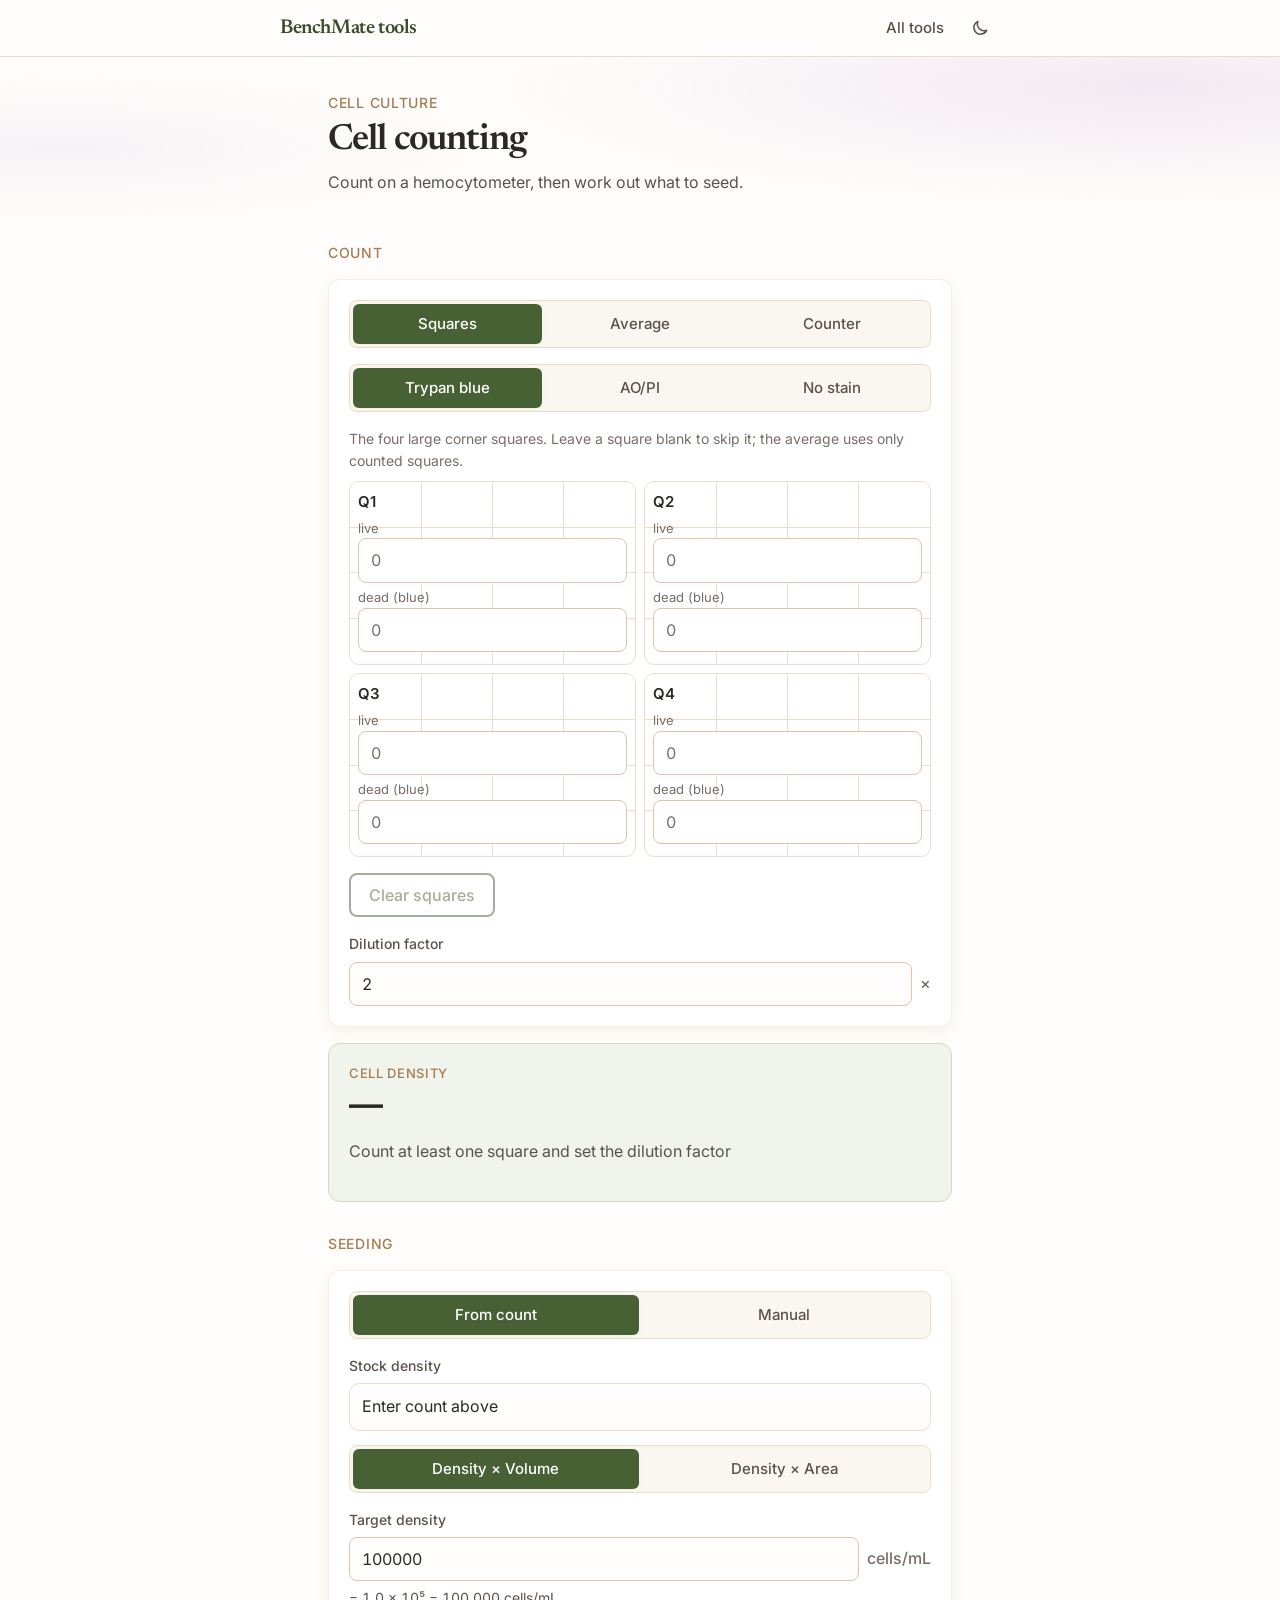
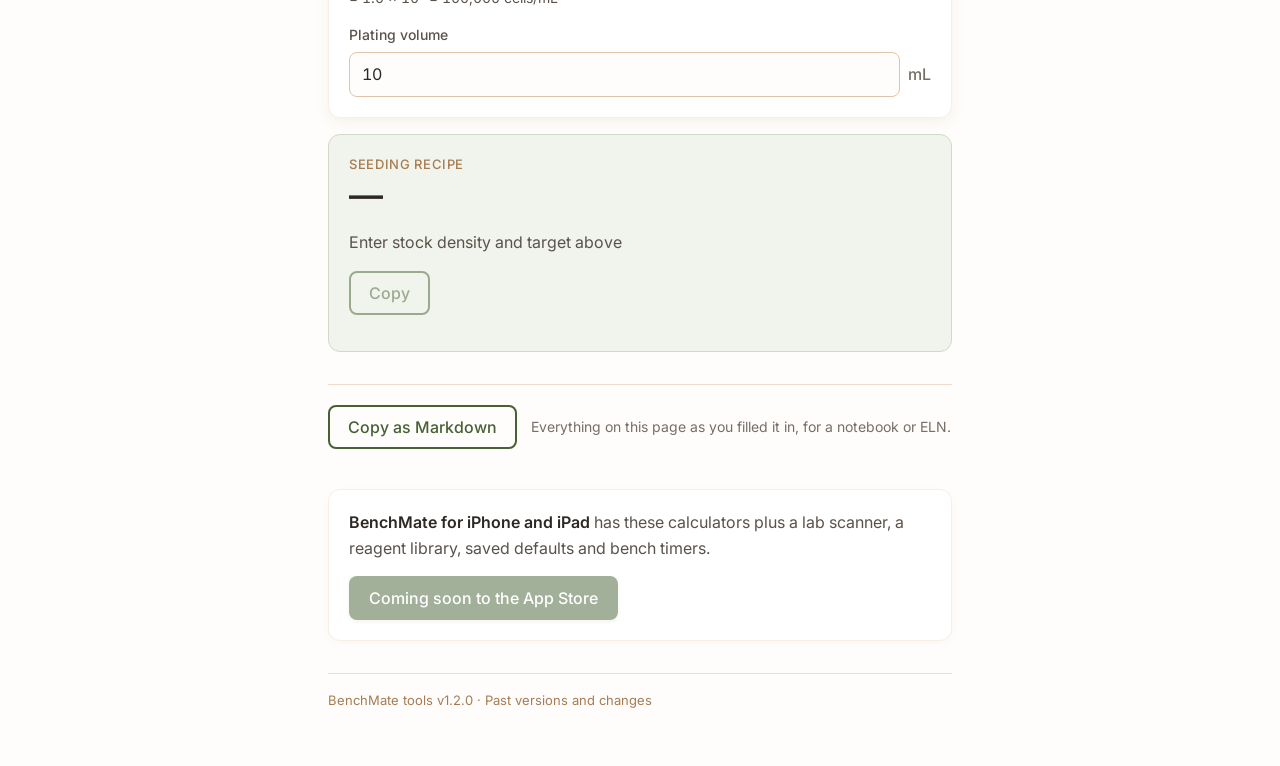
==== commit 3ad09d7e: "Explain impossible plans and add Copy as Markdown Magnetic sort, Dilution and Cell counting show a r" ====
--- a/cell-counting/index.html
+++ b/cell-counting/index.html
@@ -254,6 +254,20 @@
     ui.warnings($("#s-warnings"), r.seedingWarnings);
     copyText = r.copyText;
     $("#copy").disabled = !copyText;
+    // A stock too thin for the target: say so, and keep the volume it would take.
+    var fail = res && !res.ok && res.failure && res.failure.neededML != null ? res.failure : null;
+    $("#s-hero").closest(".result").classList.toggle("blocked", !!fail);
+    if (fail) {
+      $("#s-hero").innerHTML = "";
+      $("#s-body").innerHTML = ui.blockedHTML({
+        title: "The stock is too dilute for this target.",
+        wouldNeed: { label: "Would need", value: C.volumeML(fail.neededML) + " of stock",
+          note: "More than the " + (r.seeding.totalPlatingVolume != null ? C.volumeML(r.seeding.totalPlatingVolume) + " total" : "plating volume") +
+            ". Lower the target, or spin the cells down, resuspend in less medium and recount." }
+      });
+      ui.warnings($("#s-warnings"), r.seedingWarnings.filter(function (w) { return w.level !== "error"; }));
+      $("#copy").disabled = true;
+    }
   }
 
   $("#clear-squares").addEventListener("click", function () {
--- a/assets/bench.css
+++ b/assets/bench.css
@@ -334,6 +334,28 @@
 .result .hero small { font-size: 20px; font-weight: 500; color: var(--text-2); letter-spacing: 0; }
 .result .caption { font: 500 13px/1.4 var(--font-sans); text-transform: uppercase; letter-spacing: .05em; color: var(--label); }
 .result .empty { color: var(--text-2); }
+
+/* A result that can't be used as is. Rose instead of green, so it never reads as an answer;
+   .blocked cards explain and offer a fix, .has-error cards keep their number but dim it. */
+.result.blocked, .result.has-error {
+  background: color-mix(in srgb, var(--wewak) 10%, var(--surface));
+  border-color: color-mix(in srgb, var(--wewak) 60%, transparent);
+}
+.result.blocked .caption, .result.has-error .caption { color: var(--error-ink); }
+.result.has-error .hero, .result.has-error .hero small { color: var(--text-3); }
+.result.blocked .hero:empty { display: none; }
+.blocked-title { font-weight: 500; color: var(--text); margin: 6px 0 14px; }
+.would {
+  display: grid; gap: 2px;
+  background: var(--surface); border: 1px dashed color-mix(in srgb, var(--wewak) 60%, transparent);
+  border-radius: var(--radius); padding: 10px 14px; margin: 0 0 14px;
+  font-variant-numeric: tabular-nums;
+}
+.would-label { font: 500 12px/1.4 var(--font-sans); text-transform: uppercase; letter-spacing: .05em; color: var(--error-ink); }
+.would-value { font: 600 22px/1.3 var(--font-sans); color: var(--text); }
+.would-note { color: var(--text-2); font-size: 14px; }
+.fix { display: flex; flex-wrap: wrap; align-items: center; gap: 8px 12px; }
+.fix .hint { margin: 0; }
 .result h2 { margin-top: 0; }
 
 table.recipe { width: 100%; border-collapse: collapse; font-variant-numeric: tabular-nums; }
@@ -401,6 +423,10 @@
 .tag.wisteria { --tag: var(--wisteria); --tag-deep: var(--wisteria-deep); }
 .tag.sky      { --tag: var(--sky);      --tag-deep: var(--sky-deep); }
 
+/* Copy as Markdown, at the end of every tool page. */
+.md-copy { display: flex; flex-wrap: wrap; align-items: center; gap: 8px 14px; margin: 32px 0 0; padding-top: 20px; border-top: 1px solid var(--border-strong); }
+.md-copy .hint { margin: 0; flex: 1 1 14rem; }
+
 .promo { background: var(--surface); border: 1px solid var(--border); border-radius: var(--radius-lg); box-shadow: var(--shadow-sm); padding: 20px; margin: 40px 0 16px; }
 .promo p { margin: 0 0 14px; color: var(--text-2); }
 .promo strong { color: var(--text); }
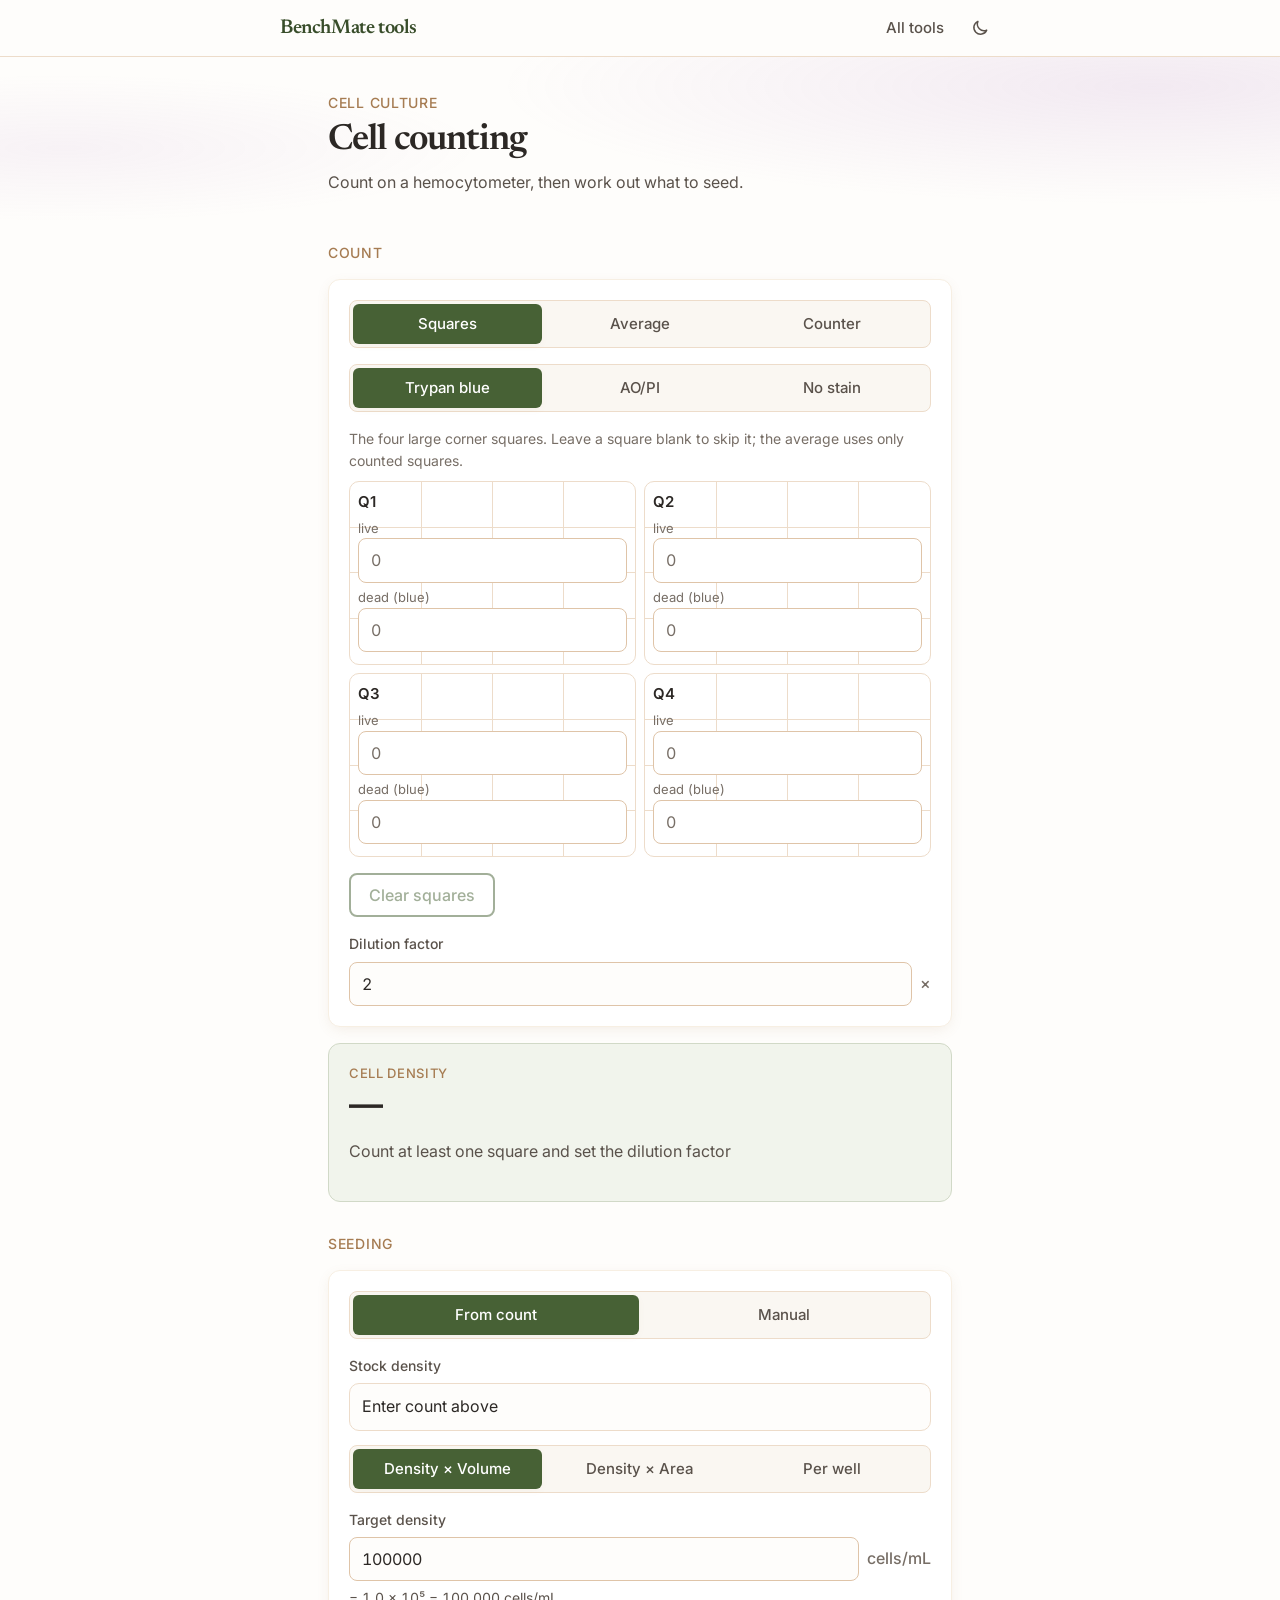
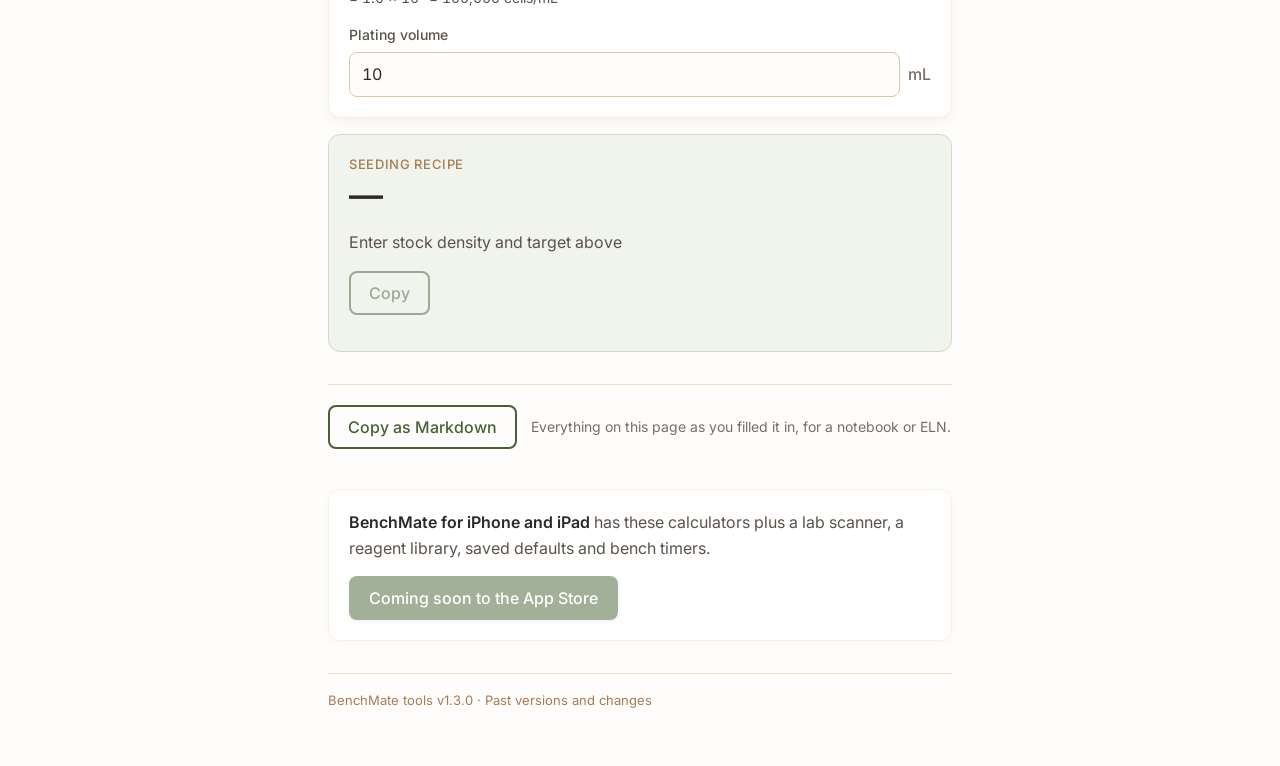
==== commit 2d642d1c: "Add a Per well plating target to Cell counting and Count samples Number of wells × cells per well × " ====
--- a/cell-counting/index.html
+++ b/cell-counting/index.html
@@ -4,7 +4,7 @@
 <meta charset="utf-8">
 <meta name="viewport" content="width=device-width, initial-scale=1">
 <title>Cell counting · BenchMate</title>
-<meta name="description" content="Hemocytometer counts to cells/mL with viability, then the stock and media volumes to seed a target density or cells/cm² into wells and flasks.">
+<meta name="description" content="Hemocytometer counts to cells/mL with viability, then the stock and media volumes to seed a target density, cells/cm², or cells per well (with overage) into wells and flasks.">
 <link rel="preconnect" href="https://fonts.googleapis.com">
 <link rel="preconnect" href="https://fonts.gstatic.com" crossorigin>
 <link rel="stylesheet" href="https://fonts.googleapis.com/css2?family=Newsreader:ital,opsz,wght@0,6..72,400;0,6..72,500;0,6..72,600;1,6..72,400&family=Inter:wght@400;500;600;700&display=swap">
@@ -125,6 +125,7 @@
       <div class="segments" role="radiogroup" aria-label="Seeding target type">
         <label><input type="radio" name="target" value="densityVolume" id="target-densityVolume" checked>Density × Volume</label>
         <label><input type="radio" name="target" value="densityArea" id="target-densityArea">Density × Area</label>
+        <label><input type="radio" name="target" value="wells" id="target-wells">Per well</label>
       </div>
       <div class="field" id="target-vol-field">
         <label for="target-density">Target density</label>
@@ -144,7 +145,26 @@
           <input id="vessel-count" inputmode="numeric" placeholder="e.g. 6" value="1">
         </div>
       </div>
-      <div class="field">
+      <div id="target-wells-fields" hidden>
+        <div class="field">
+          <label for="wells">Number of wells</label>
+          <input id="wells" inputmode="numeric" placeholder="e.g. 24" value="24">
+        </div>
+        <div class="field">
+          <label for="cells-per-well">Cells per well</label>
+          <div class="row"><input id="cells-per-well" data-sci data-sci-unit="cells" inputmode="decimal" placeholder="e.g. 50000" value="50000"><span class="unit">cells</span></div>
+        </div>
+        <div class="field">
+          <label for="well-volume">Volume per well</label>
+          <div class="row"><input id="well-volume" inputmode="decimal" placeholder="e.g. 500" value="500"><select id="well-volume-unit" aria-label="Volume per well unit"><option value="uL">µL</option><option value="mL">mL</option></select></div>
+        </div>
+        <div class="field">
+          <label for="overage">Overage</label>
+          <div class="row"><input id="overage" inputmode="decimal" placeholder="e.g. 10" value="10"><select id="overage-kind" aria-label="Overage as"><option value="percent">%</option><option value="wells">extra wells</option></select></div>
+          <p class="hint">Mixes a little extra so pipetting loss doesn't leave the last wells short.</p>
+        </div>
+      </div>
+      <div class="field" id="volume-field">
         <label for="volume" id="volume-label">Plating volume</label>
         <div class="row"><input id="volume" inputmode="decimal" placeholder="e.g. 10" value="10"><span class="unit">mL</span></div>
       </div>
@@ -185,7 +205,9 @@
       average: val("average"), viability: val("viability"), counter: val("counter"), dilution: val("dilution"),
       source: radio("source"), manualStock: val("manual-stock"), targetMode: radio("target"),
       targetDensity: val("target-density"), targetPerCm2: val("target-cm2"), vessel: val("vessel"),
-      volume: val("volume"), vesselCount: val("vessel-count")
+      volume: val("volume"), vesselCount: val("vessel-count"),
+      wells: val("wells"), cellsPerWell: val("cells-per-well"), wellVolume: val("well-volume"),
+      wellVolumeUnit: val("well-volume-unit"), overage: val("overage"), overageKind: val("overage-kind")
     };
   }
 
@@ -211,11 +233,13 @@
     });
     $("#clear-squares").disabled = !s.squares.some(function (q) { return q.live.trim() || q.dead.trim(); });
 
-    var area = s.targetMode === "densityArea", v = C.vessel(s.vessel);
+    var area = s.targetMode === "densityArea", byWells = s.targetMode === "wells", v = C.vessel(s.vessel);
     $("#stock-measured").hidden = s.source !== "measured";
     $("#stock-manual").hidden = s.source !== "manual";
-    $("#target-vol-field").hidden = area;
+    $("#target-vol-field").hidden = s.targetMode !== "densityVolume";
     $("#target-area-fields").hidden = !area;
+    $("#target-wells-fields").hidden = !byWells;
+    $("#volume-field").hidden = byWells;
     $("#vessel-count-label").textContent = "Number of " + v.noun + "s";
     $("#volume-label").textContent = area ? "Volume per " + v.noun : "Plating volume";
 
@@ -243,11 +267,16 @@
       var b = ["+ " + C.volumeML(p.mediaVolume) + " media → " + C.volumeML(p.stockVolume + p.mediaVolume) + " total, " + BM.format.scientific(p.cellsNeeded) + " cells"];
       var split = C.vesselSplitText(s, p, r.seeding.vesselsSeeded);
       if (split) b.push(split);
+      var wp = r.seeding.wells && r.seeding.wells.plan;
+      if (wp) b.push("At " + BM.format.scientific(wp.density) + " cells/mL. " + C.wellMixText(wp), C.wellPlateText(wp));
       $("#s-body").innerHTML = '<p class="hint">' + b.map(ui.esc).join("<br>") + "</p>";
     } else {
       $("#s-hero").textContent = "—";
       var msg = res ? "" : (area && r.seeding.vesselsSeeded == null
         ? "Enter how many " + v.noun + "s, as a whole number"
+        : byWells && r.seeding.wells.overageInvalid ? ""
+        : byWells && r.seeding.stockDensity != null && !r.seeding.wells.plan
+        ? "Enter wells (a whole number), cells and volume per well"
         : "Enter stock density and target above");
       $("#s-body").innerHTML = msg ? '<p class="empty">' + ui.esc(msg) + "</p>" : "";
     }
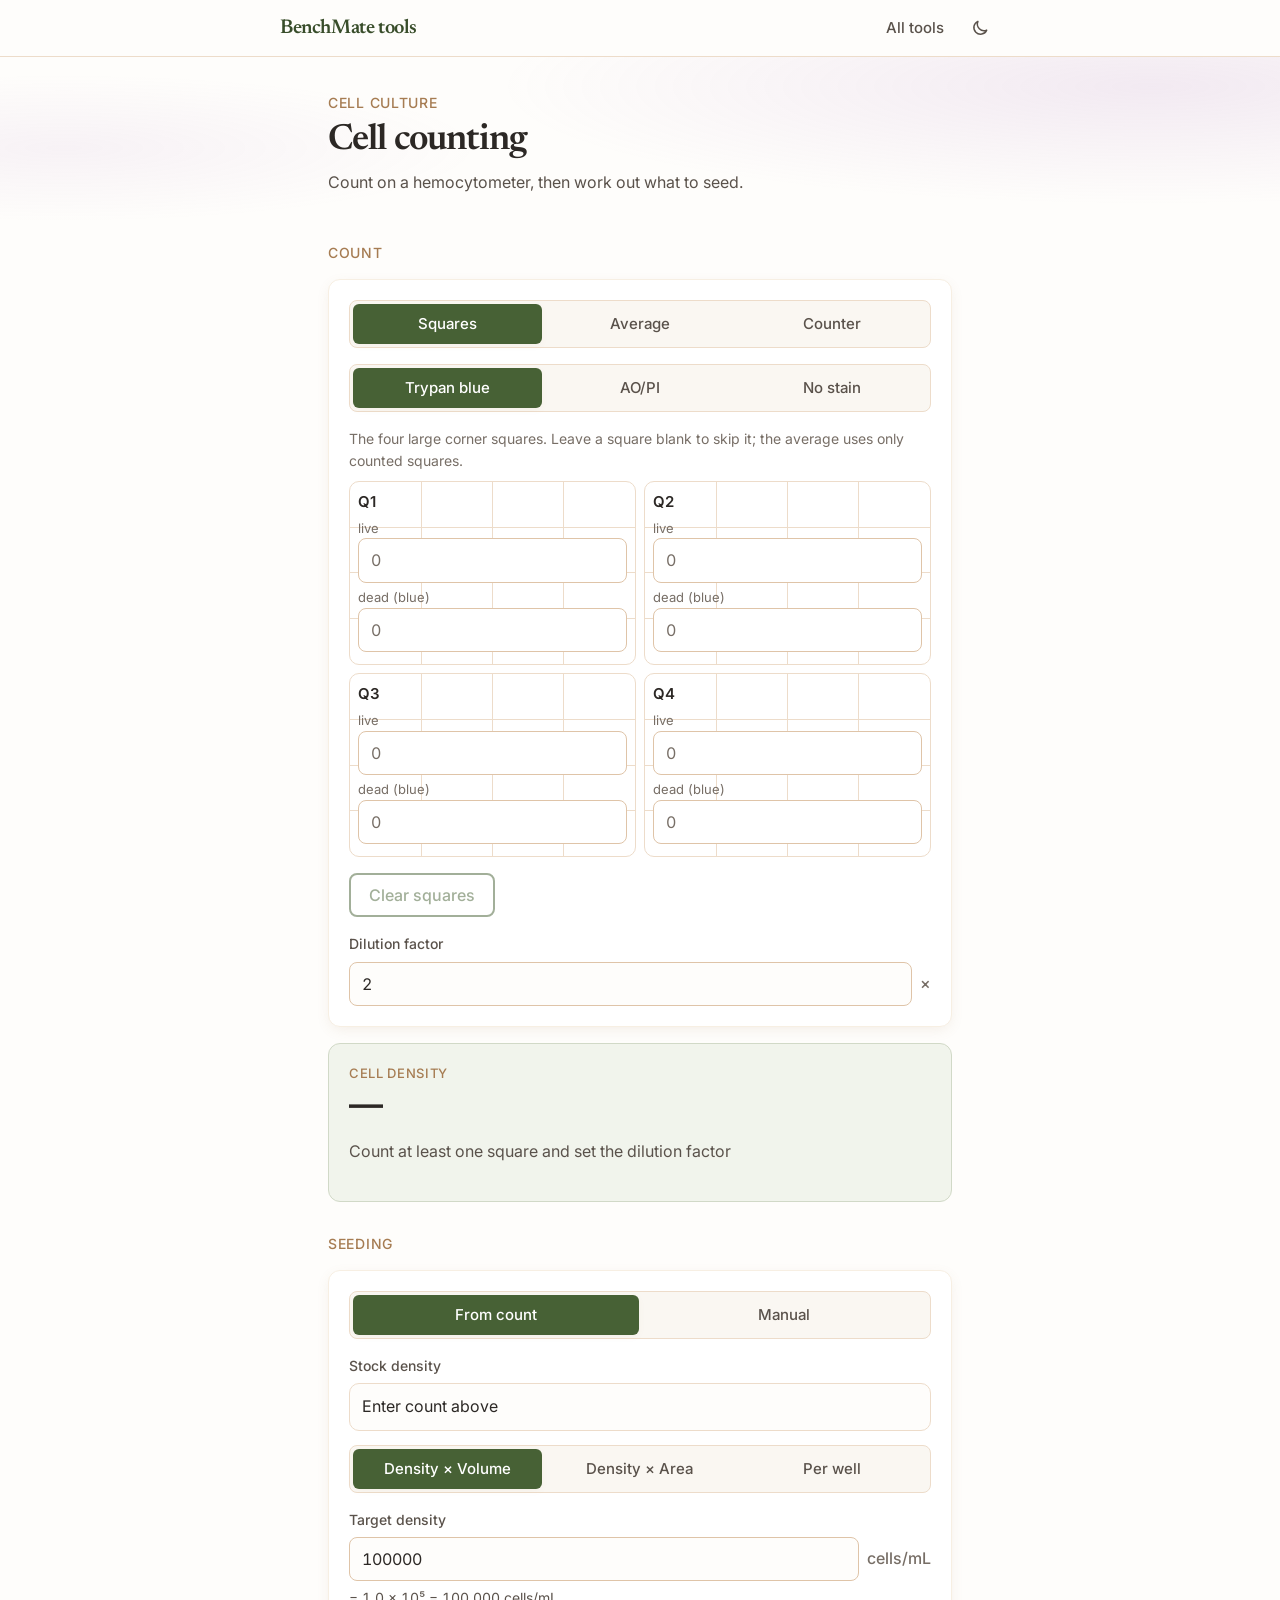
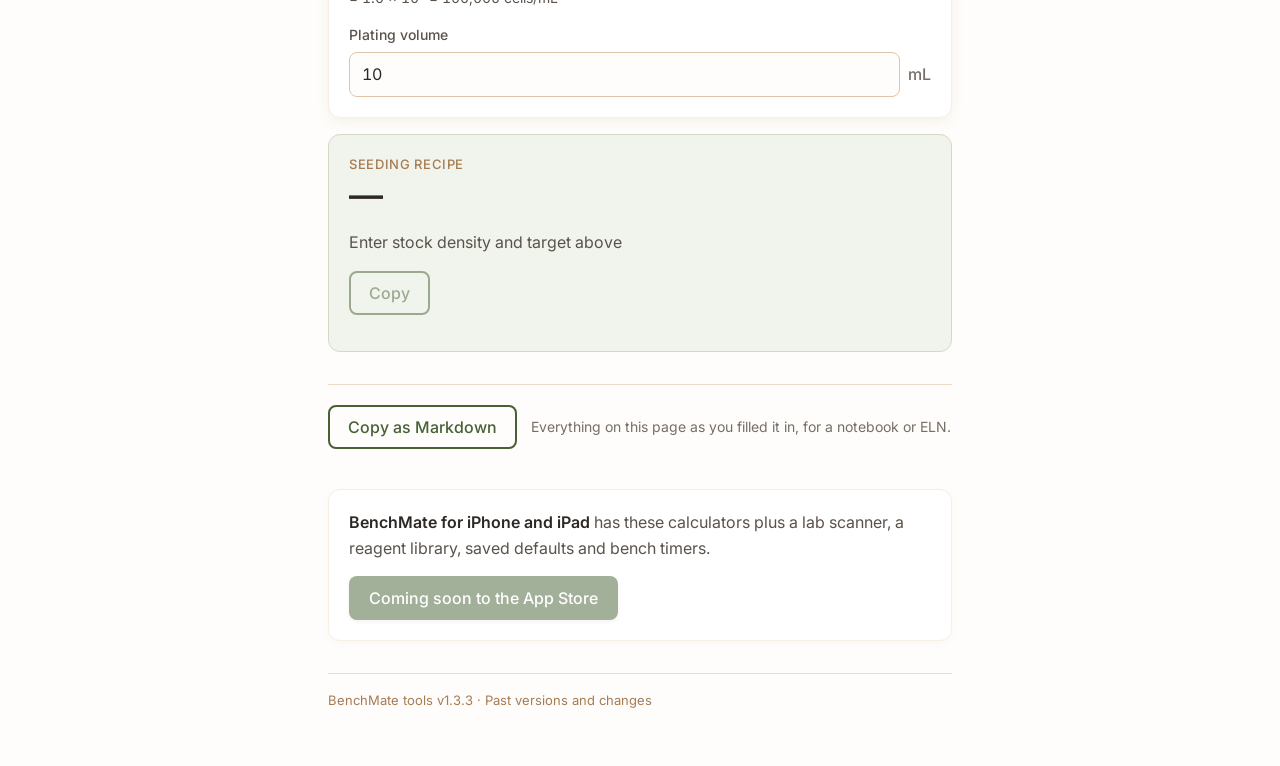
==== commit f2ad0ca0: "Count samples: the hemocytometer squares in "Count on a hemocytometer" Each sample's hemocytometer o" ====
--- a/cell-counting/index.html
+++ b/cell-counting/index.html
@@ -16,17 +16,6 @@
 <link rel="stylesheet" href="../assets/bench.css">
 <style>
   [hidden] { display: none !important; }
-  .grid { display: grid; grid-template-columns: 1fr 1fr; gap: 8px; margin: 0 0 8px; }
-  .quad { border: 1px solid var(--border-strong); border-radius: 10px; padding: 8px; background:
-    linear-gradient(var(--border-strong), var(--border-strong)) 25% 0 / 1px 100% no-repeat,
-    linear-gradient(var(--border-strong), var(--border-strong)) 50% 0 / 1px 100% no-repeat,
-    linear-gradient(var(--border-strong), var(--border-strong)) 75% 0 / 1px 100% no-repeat,
-    linear-gradient(var(--border-strong), var(--border-strong)) 0 25% / 100% 1px no-repeat,
-    linear-gradient(var(--border-strong), var(--border-strong)) 0 50% / 100% 1px no-repeat,
-    linear-gradient(var(--border-strong), var(--border-strong)) 0 75% / 100% 1px no-repeat; }
-  .quad strong { display: block; font-size: 15px; margin-bottom: 4px; }
-  .quad label { display: block; font-size: 13px; color: var(--text-3); }
-  .quad input { margin-bottom: 4px; background: var(--surface); }
   .unit { align-self: center; color: var(--text-3); }
   .stock { display: flex; justify-content: space-between; gap: 12px; padding: 10px 12px; border: 1px solid var(--border-strong); border-radius: 10px; background: var(--bg); }
 </style>
@@ -65,7 +54,7 @@
 
       <div id="panel-squares">
         <p class="hint" style="margin:0 0 8px">The four large corner squares. Leave a square blank to skip it; the average uses only counted squares.</p>
-        <div class="grid">
+        <div class="quads">
           <div class="quad"><strong>Q1</strong><label for="q1-live" data-live>live</label><input id="q1-live" inputmode="numeric" placeholder="0"><label for="q1-dead" data-dead>dead (blue)</label><input id="q1-dead" inputmode="numeric" placeholder="0"></div>
           <div class="quad"><strong>Q2</strong><label for="q2-live" data-live>live</label><input id="q2-live" inputmode="numeric" placeholder="0"><label for="q2-dead" data-dead>dead (blue)</label><input id="q2-dead" inputmode="numeric" placeholder="0"></div>
           <div class="quad"><strong>Q3</strong><label for="q3-live" data-live>live</label><input id="q3-live" inputmode="numeric" placeholder="0"><label for="q3-dead" data-dead>dead (blue)</label><input id="q3-dead" inputmode="numeric" placeholder="0"></div>
--- a/assets/bench.css
+++ b/assets/bench.css
@@ -289,6 +289,19 @@
 label.check { display: flex; gap: 10px; align-items: center; min-height: 44px; font-size: 15px; color: var(--text-2); }
 label.check input { width: 20px; height: 20px; }
 
+/* Hemocytometer corner squares (Cell counting, Count samples): a 2 × 2 of ruled squares. */
+.quads { display: grid; grid-template-columns: 1fr 1fr; gap: 8px; margin: 0 0 8px; }
+.quad { border: 1px solid var(--border-strong); border-radius: 10px; padding: 8px; background:
+  linear-gradient(var(--border-strong), var(--border-strong)) 25% 0 / 1px 100% no-repeat,
+  linear-gradient(var(--border-strong), var(--border-strong)) 50% 0 / 1px 100% no-repeat,
+  linear-gradient(var(--border-strong), var(--border-strong)) 75% 0 / 1px 100% no-repeat,
+  linear-gradient(var(--border-strong), var(--border-strong)) 0 25% / 100% 1px no-repeat,
+  linear-gradient(var(--border-strong), var(--border-strong)) 0 50% / 100% 1px no-repeat,
+  linear-gradient(var(--border-strong), var(--border-strong)) 0 75% / 100% 1px no-repeat; }
+.quad strong { display: block; font-size: 15px; margin-bottom: 4px; }
+.quad label { display: block; font-size: 13px; color: var(--text-3); }
+.quad input { margin-bottom: 4px; background: var(--surface); }
+
 /* ===================================================================== buttons */
 button, .button {
   font: 500 16px/1.5 var(--font-sans);
